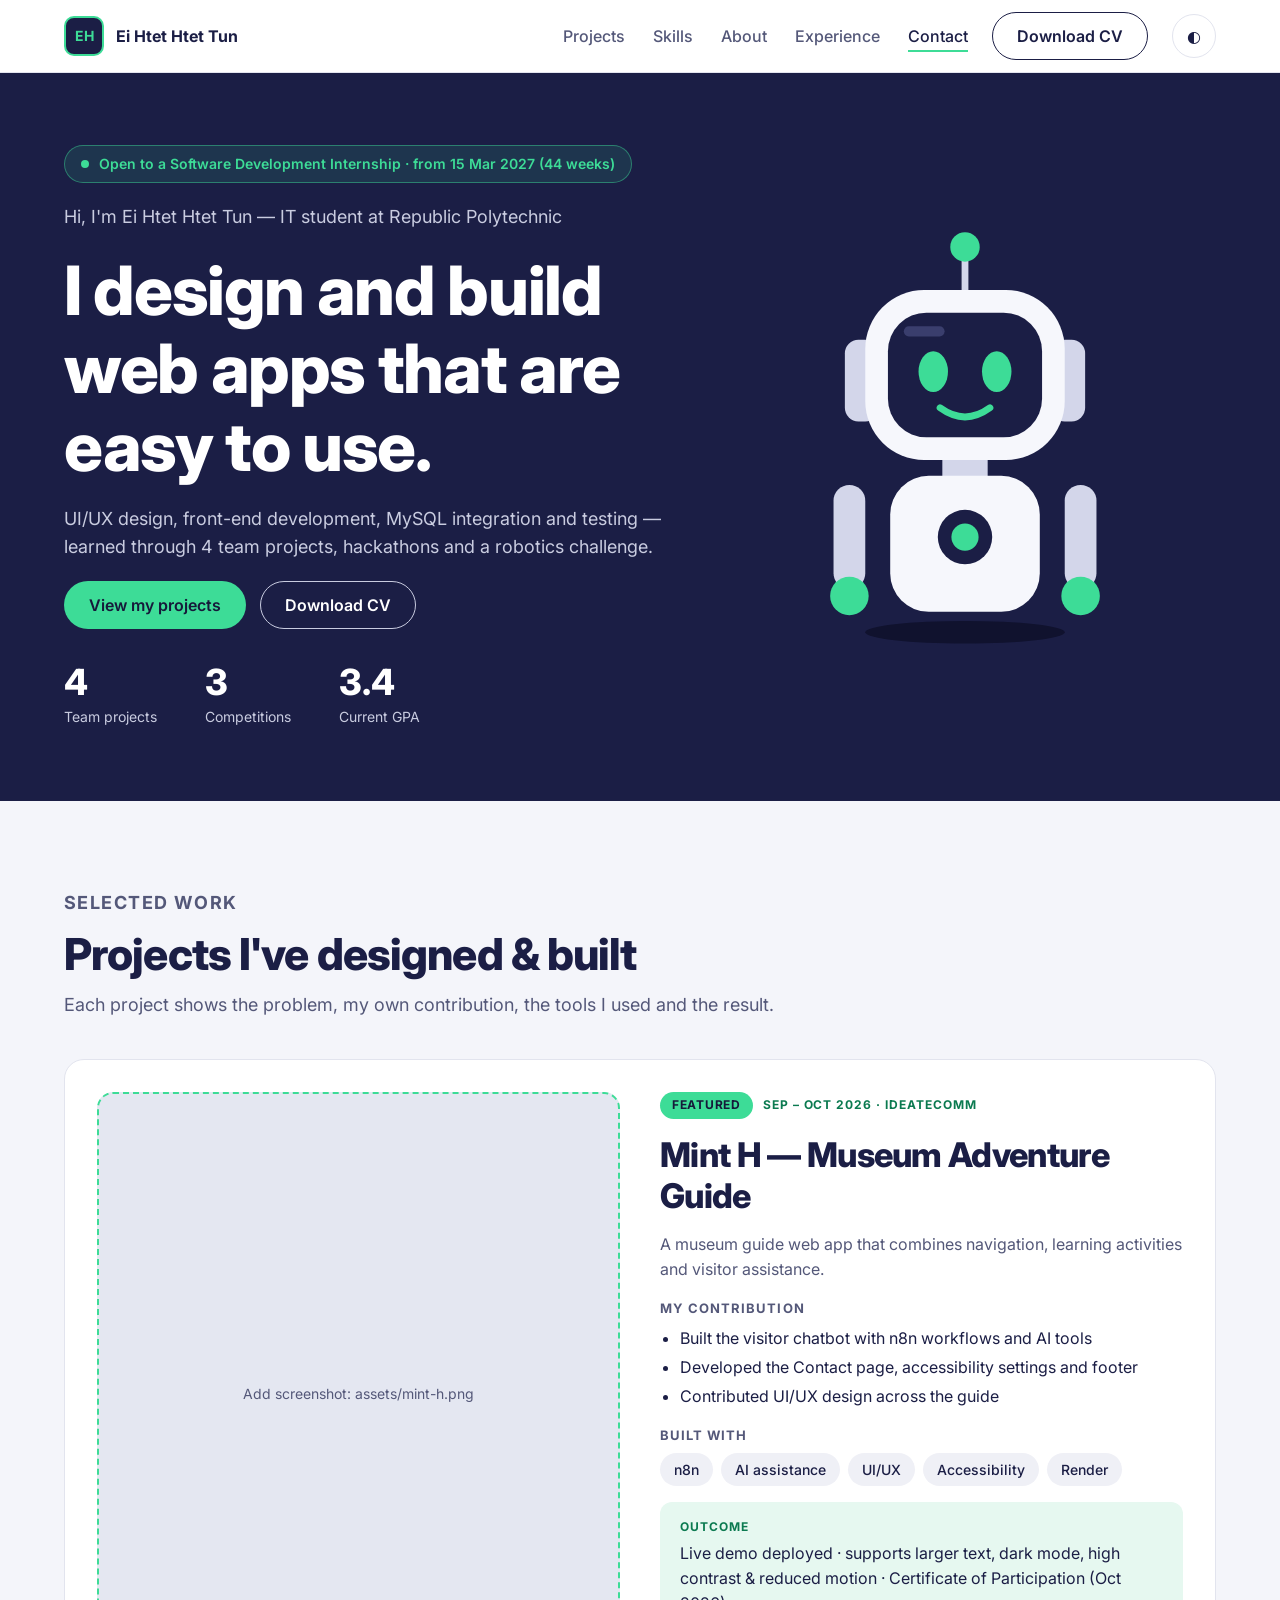
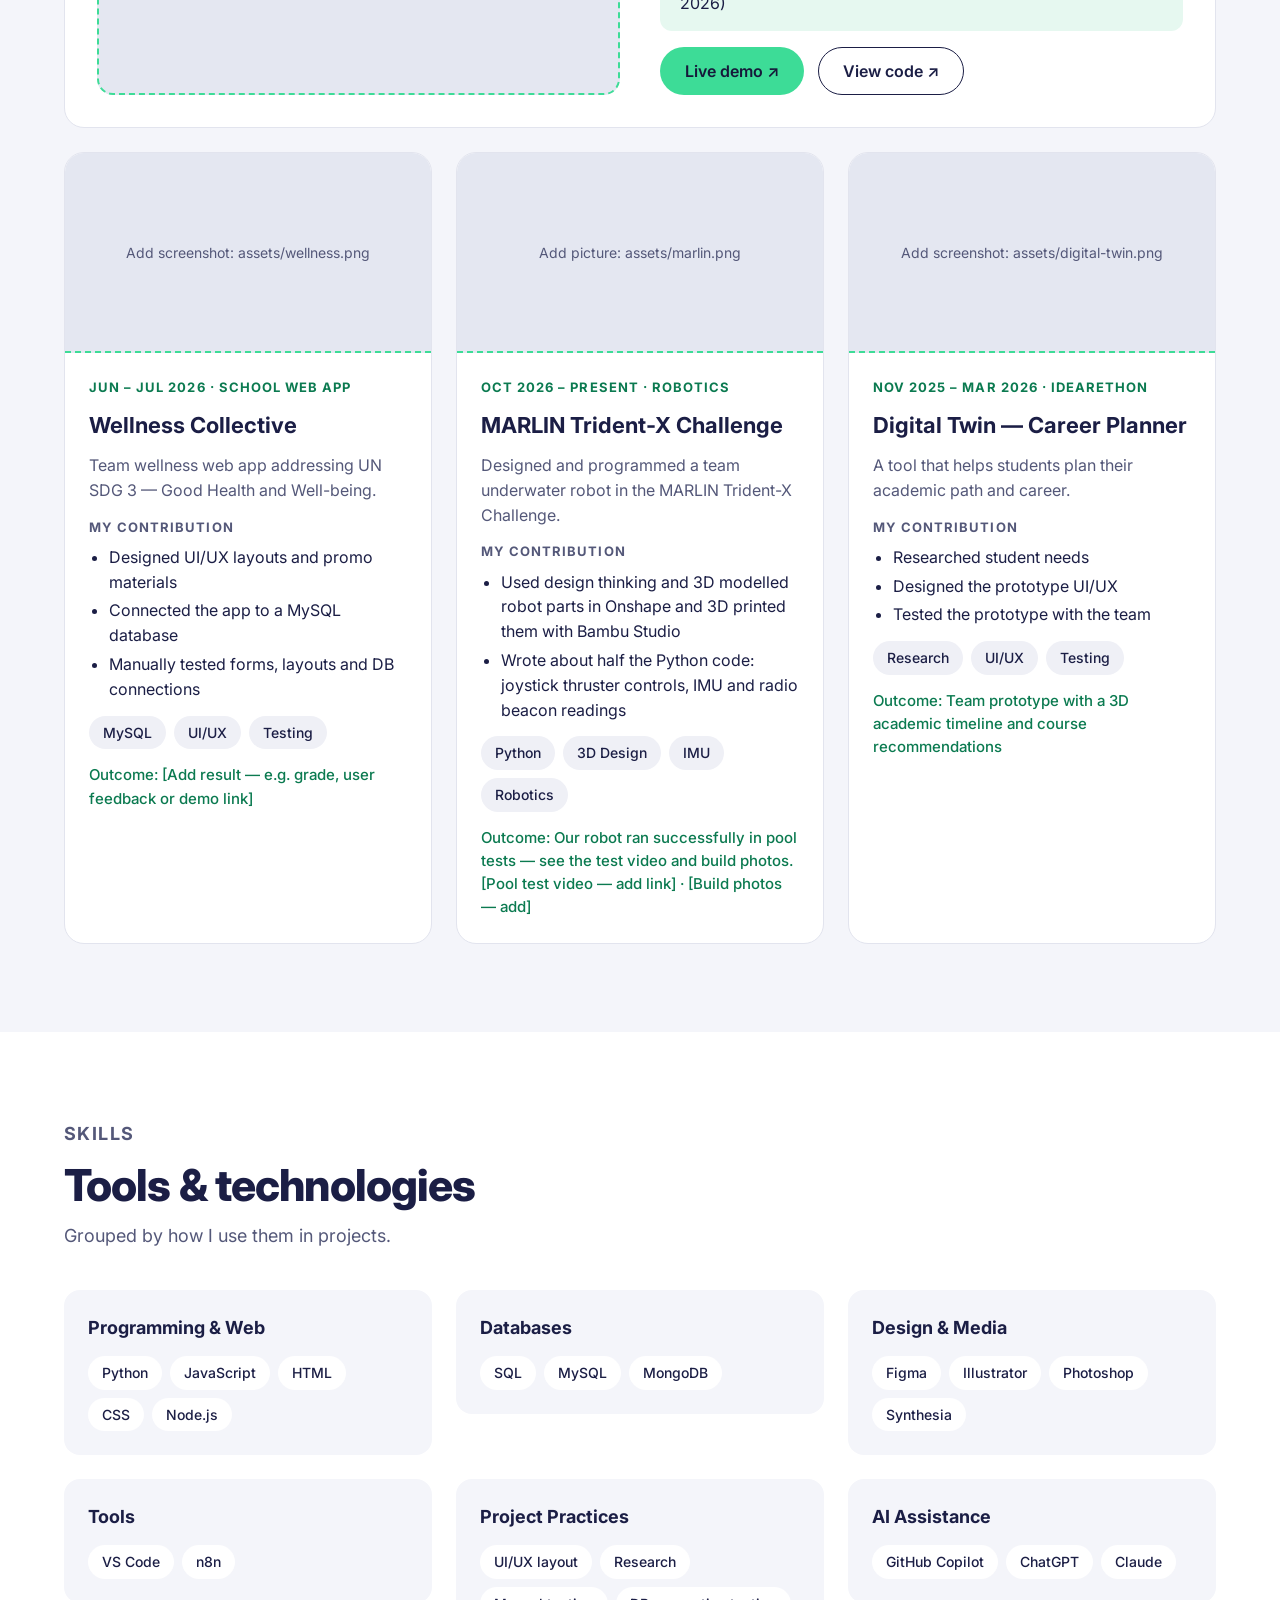
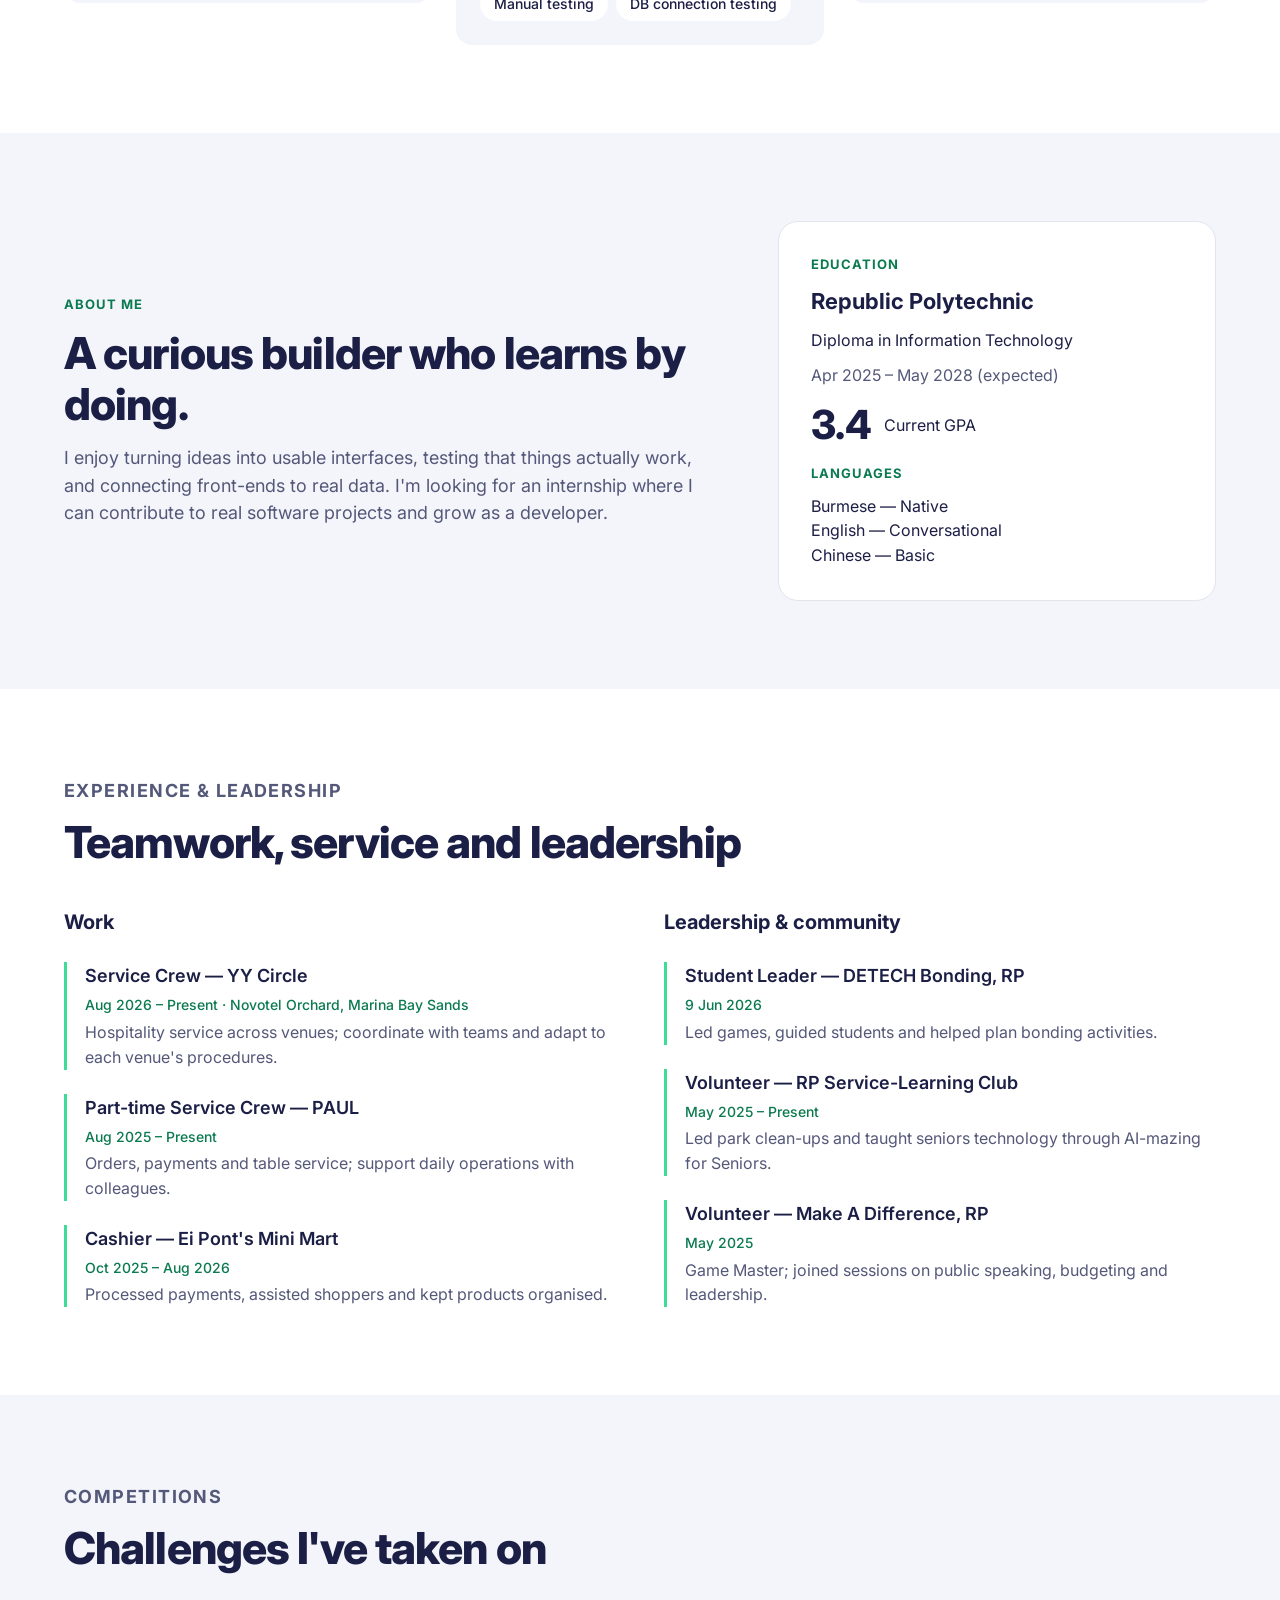
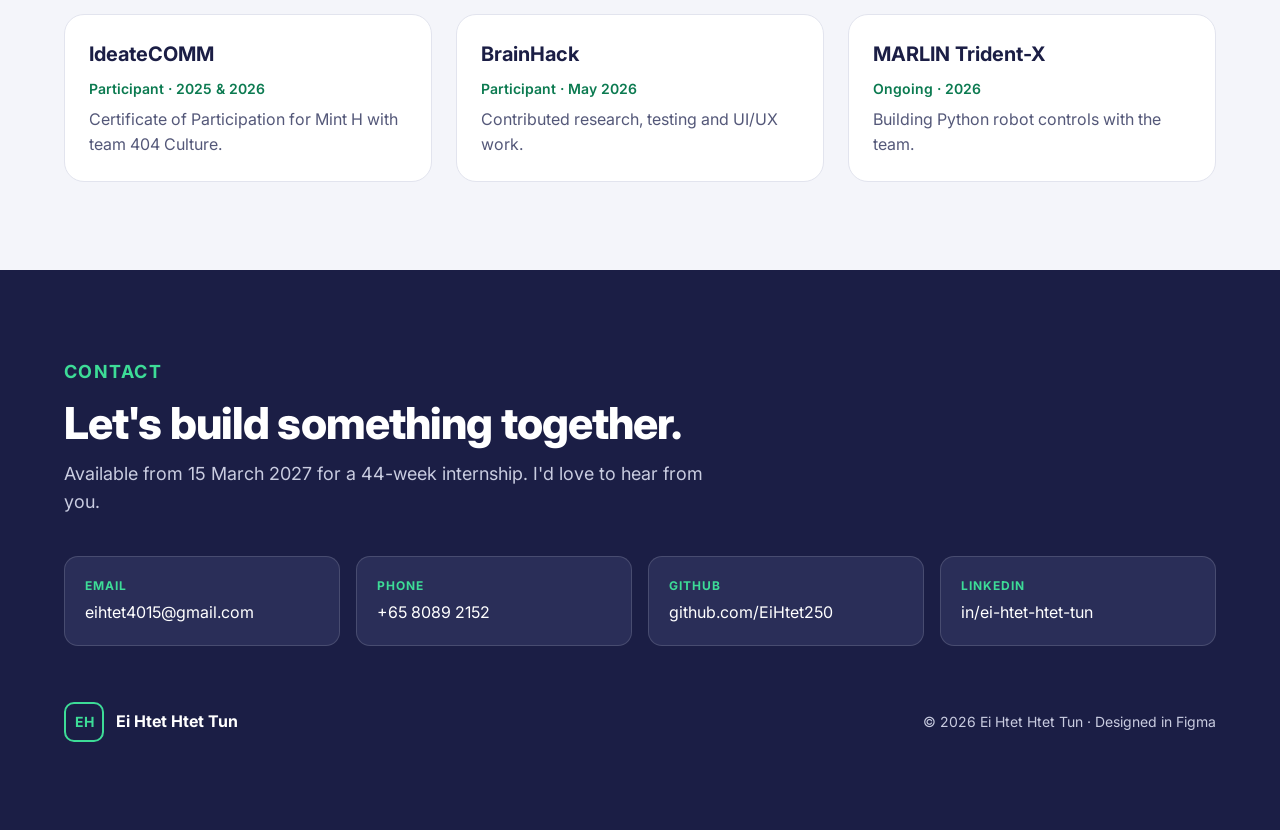
==== index.html @ d033678c "Split site into HTML, CSS and JS files and simplify the code Co-Authored-By: Claude Opus 5.5 <norepl" ====
<!doctype html>
<html lang="en">
<head>
<meta charset="utf-8">
<meta name="viewport" content="width=device-width, initial-scale=1">
<title>Ei Htet Htet Tun Portfolio</title>
<meta name="description" content="Portfolio of Ei Htet Htet Tun, IT student at Republic Polytechnic, open to a Software Development Internship from 15 March 2027.">
<link rel="preconnect" href="https://fonts.googleapis.com">
<link rel="preconnect" href="https://fonts.gstatic.com" crossorigin>
<link rel="stylesheet" href="https://fonts.googleapis.com/css2?family=Inter:wght@400;500;600;700;800&display=swap">
<link rel="stylesheet" href="style.css">
</head>
<body>

<header class="site-header">
  <div class="wrap">
    <a class="brand" href="#top"><span class="mark">EH</span> Ei Htet Htet Tun</a>
    <nav class="nav" id="nav" aria-label="Main">
      <a href="#projects">Projects</a>
      <a href="#skills">Skills</a>
      <a href="#about">About</a>
      <a href="#experience">Experience</a>
      <a href="#contact">Contact</a>
    </nav>
    <!-- Put your CV at assets/Ei-Htet-Htet-Tun-CV.pdf -->
    <a class="btn btn-line header-cv" href="assets/Ei-Htet-Htet-Tun-CV.pdf">Download CV</a>
    <button class="icon-btn" id="theme" type="button" aria-label="Switch between light and dark mode">◐</button>
    <button class="icon-btn menu-btn" id="menu" type="button" aria-label="Open menu" aria-expanded="false" aria-controls="nav">☰</button>
  </div>
</header>

<main id="top">

<section class="band-navy hero">
  <div class="wrap">
    <div class="hero-copy">
      <span class="status">Open to a Software Development Internship · from 15 Mar 2027 (44 weeks)</span>
      <p class="hello">Hi, I'm Ei Htet Htet Tun — IT student at Republic Polytechnic</p>
      <h1>I design and build web apps that are easy to use.</h1>
      <p class="lede">UI/UX design, front-end development, MySQL integration and testing — learned through 4 team projects, hackathons and a robotics challenge.</p>
      <div class="actions">
        <a class="btn btn-mint" href="#projects">View my projects</a>
        <a class="btn btn-line" href="assets/Ei-Htet-Htet-Tun-CV.pdf">Download CV</a>
      </div>
      <div class="stats">
        <div><b>4</b><span>Team projects</span></div>
        <div><b>3</b><span>Competitions</span></div>
        <div><b>3.4</b><span>Current GPA</span></div>
      </div>
    </div>
    <svg class="robot" viewBox="0 0 300 380" role="img" aria-label="Friendly robot illustration">
      <ellipse cx="150" cy="362" rx="88" ry="10" fill="#10122e"/>
      <line x1="150" y1="30" x2="150" y2="62" stroke="#d3d6ea" stroke-width="6"/>
      <circle class="robot-light" cx="150" cy="22" r="13" fill="#3ddc97"/>
      <rect x="44" y="104" width="30" height="72" rx="12" fill="#d3d6ea"/>
      <rect x="226" y="104" width="30" height="72" rx="12" fill="#d3d6ea"/>
      <rect x="62" y="60" width="176" height="150" rx="52" fill="#f6f7fc"/>
      <rect x="82" y="80" width="136" height="110" rx="34" fill="#1b1e45"/>
      <rect x="96" y="92" width="36" height="9" rx="4.5" fill="#3a3e6d"/>
      <ellipse class="robot-eye" cx="122" cy="132" rx="13" ry="18" fill="#3ddc97"/>
      <ellipse class="robot-eye" cx="178" cy="132" rx="13" ry="18" fill="#3ddc97"/>
      <path d="M128 164 Q150 180 172 164" fill="none" stroke="#3ddc97" stroke-width="6" stroke-linecap="round"/>
      <rect x="130" y="210" width="40" height="16" fill="#d3d6ea"/>
      <rect x="84" y="224" width="132" height="120" rx="34" fill="#f6f7fc"/>
      <rect x="34" y="232" width="28" height="92" rx="14" fill="#d3d6ea"/>
      <circle cx="48" cy="330" r="17" fill="#3ddc97"/>
      <g class="robot-arm">
        <rect x="238" y="232" width="28" height="92" rx="14" fill="#d3d6ea"/>
        <circle cx="252" cy="330" r="17" fill="#3ddc97"/>
      </g>
      <circle cx="150" cy="278" r="24" fill="#1b1e45"/>
      <circle cx="150" cy="278" r="12" fill="#3ddc97"/>
    </svg>
  </div>
</section>

<section class="band band-alt" id="projects">
  <div class="wrap">
    <div class="section-head">
      <p class="eyebrow">Selected work</p>
      <h2>Projects I've designed &amp; built</h2>
      <p>Each project shows the problem, my own contribution, the tools I used and the result.</p>
    </div>

    <article class="card featured">
      <div class="frame">
        <span>Add screenshot: assets/mint-h.png</span>
        <img src="assets/mint-h.png" alt="Mint H Museum Adventure Guide login and settings screens" onerror="this.remove()">
      </div>
      <div class="featured-body">
        <div class="meta"><span class="tag-featured">FEATURED</span><span class="eyebrow">Sep – Oct 2026 · IdeateComm</span></div>
        <h3>Mint H — Museum Adventure Guide</h3>
        <p class="summary">A museum guide web app that combines navigation, learning activities and visitor assistance.</p>
        <div class="stack">
          <p class="label">My contribution</p>
          <ul class="bullets">
            <li>Built the visitor chatbot with n8n workflows and AI tools</li>
            <li>Developed the Contact page, accessibility settings and footer</li>
            <li>Contributed UI/UX design across the guide</li>
          </ul>
        </div>
        <div class="stack">
          <p class="label">Built with</p>
          <div class="chips">
            <span class="chip">n8n</span><span class="chip">AI assistance</span><span class="chip">UI/UX</span><span class="chip">Accessibility</span><span class="chip">Render</span>
          </div>
        </div>
        <div class="outcome-box">
          <p class="eyebrow">Outcome</p>
          <p>Live demo deployed · supports larger text, dark mode, high contrast &amp; reduced motion · Certificate of Participation (Oct 2026)</p>
        </div>
        <div class="actions">
          <a class="btn btn-mint" href="https://mint-museum.onrender.com">Live demo ↗</a>
          <a class="btn btn-line" href="https://github.com/EiHtet250/ideatecomm">View code ↗</a>
        </div>
      </div>
    </article>

    <div class="project-grid">
      <article class="card project">
        <div class="frame">
          <span>Add screenshot: assets/wellness.png</span>
          <img src="assets/wellness.png" alt="Wellness Collective login screen" onerror="this.remove()">
        </div>
        <div class="project-body">
          <p class="eyebrow">Jun – Jul 2026 · School web app</p>
          <h3>Wellness Collective</h3>
          <p class="summary">Team wellness web app addressing UN SDG 3 — Good Health and Well-being.</p>
          <div class="stack">
            <p class="label">My contribution</p>
            <ul class="bullets">
              <li>Designed UI/UX layouts and promo materials</li>
              <li>Connected the app to a MySQL database</li>
              <li>Manually tested forms, layouts and DB connections</li>
            </ul>
          </div>
          <div class="chips"><span class="chip">MySQL</span><span class="chip">UI/UX</span><span class="chip">Testing</span></div>
          <p class="outcome">Outcome: [Add result — e.g. grade, user feedback or demo link]</p>
        </div>
      </article>

      <article class="card project">
        <div class="frame">
          <span>Add picture: assets/marlin.png</span>
          <img src="assets/marlin.png" alt="3D model of the MARLIN Trident-X robot part in Bambu Studio" onerror="this.remove()">
        </div>
        <div class="project-body">
          <p class="eyebrow">Oct 2026 – Present · Robotics</p>
          <h3>MARLIN Trident-X Challenge</h3>
          <p class="summary">Designed and programmed a team underwater robot in the MARLIN Trident-X Challenge.</p>
          <div class="stack">
            <p class="label">My contribution</p>
            <ul class="bullets">
              <li>Used design thinking and 3D modelled robot parts in Onshape and 3D printed them with Bambu Studio</li>
              <li>Wrote about half the Python code: joystick thruster controls, IMU and radio beacon readings</li>
            </ul>
          </div>
          <div class="chips"><span class="chip">Python</span><span class="chip">3D Design</span><span class="chip">IMU</span><span class="chip">Robotics</span></div>
          <p class="outcome">Outcome: Our robot ran successfully in pool tests — see the test video and build photos.
            <span>[Pool test video — add link] · [Build photos — add]</span></p>
        </div>
      </article>

      <article class="card project">
        <div class="frame">
          <span>Add screenshot: assets/digital-twin.png</span>
          <img src="assets/digital-twin.png" alt="Digital Twin career planner on a phone screen" onerror="this.remove()">
        </div>
        <div class="project-body">
          <p class="eyebrow">Nov 2025 – Mar 2026 · IdeaRethon</p>
          <h3>Digital Twin — Career Planner</h3>
          <p class="summary">A tool that helps students plan their academic path and career.</p>
          <div class="stack">
            <p class="label">My contribution</p>
            <ul class="bullets">
              <li>Researched student needs</li>
              <li>Designed the prototype UI/UX</li>
              <li>Tested the prototype with the team</li>
            </ul>
          </div>
          <div class="chips"><span class="chip">Research</span><span class="chip">UI/UX</span><span class="chip">Testing</span></div>
          <p class="outcome">Outcome: Team prototype with a 3D academic timeline and course recommendations</p>
        </div>
      </article>
    </div>
  </div>
</section>

<section class="band" id="skills">
  <div class="wrap">
    <div class="section-head">
      <p class="eyebrow">Skills</p>
      <h2>Tools &amp; technologies</h2>
      <p>Grouped by how I use them in projects.</p>
    </div>
    <div class="skill-grid">
      <div class="skill"><h3>Programming &amp; Web</h3><div class="chips"><span class="chip">Python</span><span class="chip">JavaScript</span><span class="chip">HTML</span><span class="chip">CSS</span><span class="chip">Node.js</span></div></div>
      <div class="skill"><h3>Databases</h3><div class="chips"><span class="chip">SQL</span><span class="chip">MySQL</span><span class="chip">MongoDB</span></div></div>
      <div class="skill"><h3>Design &amp; Media</h3><div class="chips"><span class="chip">Figma</span><span class="chip">Illustrator</span><span class="chip">Photoshop</span><span class="chip">Synthesia</span></div></div>
      <div class="skill"><h3>Tools</h3><div class="chips"><span class="chip">VS Code</span><span class="chip">n8n</span></div></div>
      <div class="skill"><h3>Project Practices</h3><div class="chips"><span class="chip">UI/UX layout</span><span class="chip">Research</span><span class="chip">Manual testing</span><span class="chip">DB connection testing</span></div></div>
      <div class="skill"><h3>AI Assistance</h3><div class="chips"><span class="chip">GitHub Copilot</span><span class="chip">ChatGPT</span><span class="chip">Claude</span></div></div>
    </div>
  </div>
</section>

<section class="band band-alt about" id="about">
  <div class="wrap">
    <div class="about-copy">
      <p class="eyebrow">About me</p>
      <h2>A curious builder who learns by doing.</h2>
      <p>I enjoy turning ideas into usable interfaces, testing that things actually work, and connecting front-ends to real data. I'm looking for an internship where I can contribute to real software projects and grow as a developer.</p>
    </div>
    <aside class="card edu">
      <p class="eyebrow">Education</p>
      <h3>Republic Polytechnic</h3>
      <p>Diploma in Information Technology</p>
      <p class="summary">Apr 2025 – May 2028 (expected)</p>
      <div class="gpa"><b>3.4</b><span>Current GPA</span></div>
      <p class="eyebrow">Languages</p>
      <ul>
        <li>Burmese — Native</li>
        <li>English — Conversational</li>
        <li>Chinese — Basic</li>
      </ul>
    </aside>
  </div>
</section>

<section class="band" id="experience">
  <div class="wrap">
    <div class="section-head">
      <p class="eyebrow">Experience &amp; leadership</p>
      <h2>Teamwork, service and leadership</h2>
    </div>
    <div class="exp-grid">
      <div class="exp-col">
        <h3>Work</h3>
        <div class="exp"><h4>Service Crew — YY Circle</h4><p class="when">Aug 2026 – Present · Novotel Orchard, Marina Bay Sands</p><p>Hospitality service across venues; coordinate with teams and adapt to each venue's procedures.</p></div>
        <div class="exp"><h4>Part-time Service Crew — PAUL</h4><p class="when">Aug 2025 – Present</p><p>Orders, payments and table service; support daily operations with colleagues.</p></div>
        <div class="exp"><h4>Cashier — Ei Pont's Mini Mart</h4><p class="when">Oct 2025 – Aug 2026</p><p>Processed payments, assisted shoppers and kept products organised.</p></div>
      </div>
      <div class="exp-col">
        <h3>Leadership &amp; community</h3>
        <div class="exp"><h4>Student Leader — DETECH Bonding, RP</h4><p class="when">9 Jun 2026</p><p>Led games, guided students and helped plan bonding activities.</p></div>
        <div class="exp"><h4>Volunteer — RP Service-Learning Club</h4><p class="when">May 2025 – Present</p><p>Led park clean-ups and taught seniors technology through AI-mazing for Seniors.</p></div>
        <div class="exp"><h4>Volunteer — Make A Difference, RP</h4><p class="when">May 2025</p><p>Game Master; joined sessions on public speaking, budgeting and leadership.</p></div>
      </div>
    </div>
  </div>
</section>

<section class="band band-alt" id="competitions">
  <div class="wrap">
    <div class="section-head">
      <p class="eyebrow">Competitions</p>
      <h2>Challenges I've taken on</h2>
    </div>
    <div class="comp-grid">
      <article class="card comp"><h3>IdeateCOMM</h3><p class="when">Participant · 2025 &amp; 2026</p><p>Certificate of Participation for Mint H with team 404 Culture.</p></article>
      <article class="card comp"><h3>BrainHack</h3><p class="when">Participant · May 2026</p><p>Contributed research, testing and UI/UX work.</p></article>
      <article class="card comp"><h3>MARLIN Trident-X</h3><p class="when">Ongoing · 2026</p><p>Building Python robot controls with the team.</p></article>
    </div>
  </div>
</section>

<section class="band band-navy" id="contact">
  <div class="wrap">
    <div class="contact-head">
      <p class="eyebrow">Contact</p>
      <h2>Let's build something together.</h2>
      <p>Available from 15 March 2027 for a 44-week internship. I'd love to hear from you.</p>
    </div>
    <div class="contact-grid">
      <a class="contact-card" href="mailto:eihtet4015@gmail.com"><small>Email</small>eihtet4015@gmail.com</a>
      <a class="contact-card" href="tel:+6580892152"><small>Phone</small>+65 8089 2152</a>
      <a class="contact-card" href="https://github.com/EiHtet250"><small>GitHub</small>github.com/EiHtet250</a>
      <a class="contact-card" href="https://www.linkedin.com/in/ei-htet-htet-tun"><small>LinkedIn</small>in/ei-htet-htet-tun</a>
    </div>
    <footer class="site-footer">
      <span class="brand"><span class="mark">EH</span> Ei Htet Htet Tun</span>
      <span>© 2026 Ei Htet Htet Tun · Designed in Figma</span>
    </footer>
  </div>
</section>

</main>

<script src="script.js"></script>
</body>
</html>
---- style.css ----
/* Colours and font */
:root {
  --navy: #1b1e45;
  --navy-raised: #2a2e58;
  --mint: #3ddc97;
  --on-navy: #ffffff;
  --on-navy-soft: #c9cce0;
  --on-mint: #16193a;

  --bg: #ffffff;
  --bg-alt: #f4f5fa;
  --surface: #ffffff;
  --chip: #eff0f6;
  --fg: #1b1e45;
  --fg-soft: #545879;
  --line: #e2e4ee;
  --green: #0b7a50;
  --outcome: #e6f8f0;
  --placeholder: #e4e7f1;

  --font: "Inter", system-ui, -apple-system, "Segoe UI", Roboto, sans-serif;
}
/* Dark theme: script.js sets data-theme on the page */
:root[data-theme="dark"] {
  --bg: #14163a;
  --bg-alt: #101230;
  --surface: #1e214a;
  --chip: #2a2e58;
  --fg: #f3f4fb;
  --fg-soft: #b8bbd4;
  --line: #333763;
  --green: #3ddc97;
  --outcome: #17372f;
  --placeholder: #2a2e58;
  color-scheme: dark;
}

/* Basics */
* { box-sizing: border-box; }
html { scroll-behavior: smooth; scroll-padding-top: 88px; }
body {
  margin: 0;
  background: var(--bg);
  color: var(--fg);
  font-family: var(--font);
  font-size: 16px;
  line-height: 1.55;
}
img { max-width: 100%; display: block; }
a { color: inherit; }
h1, h2, h3, p, ul { margin: 0; }
h1, h2 { letter-spacing: -0.02em; line-height: 1.15; }
:focus-visible { outline: 3px solid var(--mint); outline-offset: 2px; border-radius: 4px; }

.wrap {
  max-width: 1200px;
  margin-inline: auto;
  padding-inline: 24px;
}
.band { padding-block: 88px; }
.band-alt { background: var(--bg-alt); }
.band-navy { background: var(--navy); color: var(--on-navy); }

.eyebrow {
  color: var(--green);
  font-size: 13px;
  font-weight: 700;
  letter-spacing: 0.08em;
  text-transform: uppercase;
}
.band-navy .eyebrow { color: var(--mint); }
.section-head { display: grid; gap: 12px; max-width: 720px; margin-bottom: 40px; }
.section-head h2, .about h2 { font-size: clamp(32px, 4vw, 44px); font-weight: 800; }
.section-head p { color: var(--fg-soft); font-size: 18px; }

/* Header */
.site-header {
  position: sticky;
  top: 0;
  z-index: 10;
  background: var(--bg);
  border-bottom: 1px solid var(--line);
}
.site-header .wrap { display: flex; align-items: center; gap: 24px; min-height: 72px; flex-wrap: wrap; }
.brand { display: flex; align-items: center; gap: 12px; font-weight: 700; text-decoration: none; margin-right: auto; }
.mark {
  display: grid;
  place-items: center;
  width: 40px;
  height: 40px;
  border: 2px solid var(--mint);
  border-radius: 10px;
  background: var(--navy);
  color: var(--mint);
  font-size: 14px;
  font-weight: 700;
}
.nav { display: flex; align-items: center; gap: 28px; }
.nav a { text-decoration: none; font-weight: 500; color: var(--fg-soft); }
.nav a:hover { color: var(--fg); }
.icon-btn {
  display: inline-grid;
  place-items: center;
  width: 44px;
  height: 44px;
  background: none;
  border: 1px solid var(--line);
  border-radius: 50%;
  color: var(--fg);
  cursor: pointer;
  font: inherit;
}
.menu-btn { display: none; }

/* Buttons */
.btn {
  display: inline-flex;
  align-items: center;
  gap: 6px;
  min-height: 48px;
  padding: 10px 24px;
  border-radius: 999px;
  border: 1.5px solid transparent;
  font-weight: 600;
  text-decoration: none;
  transition: transform 0.15s ease;
}
.btn:hover { transform: translateY(-2px); }
.btn-mint { background: var(--mint); color: var(--on-mint); }
.btn-line { border-color: var(--fg); color: var(--fg); }
.band-navy .btn-line { border-color: var(--on-navy-soft); color: var(--on-navy); }

/* Hero */
.hero { padding-block: 72px; }
.hero .wrap { display: grid; grid-template-columns: minmax(0, 1.2fr) minmax(0, 1fr); gap: 48px; align-items: center; }
.hero-copy { display: grid; gap: 20px; justify-items: start; min-width: 0; }
.status {
  display: inline-flex;
  align-items: center;
  gap: 10px;
  padding: 7px 16px;
  border: 1px solid rgba(61, 220, 151, 0.45);
  border-radius: 999px;
  background: rgba(61, 220, 151, 0.12);
  color: var(--mint);
  font-size: 14px;
  font-weight: 600;
}
.status::before { content: ""; flex: none; width: 8px; height: 8px; border-radius: 50%; background: var(--mint); }
.hello { color: var(--on-navy-soft); font-size: 18px; }
.hero h1 { font-size: clamp(40px, 6vw, 68px); font-weight: 800; }
.lede { color: var(--on-navy-soft); font-size: 18px; max-width: 34em; }
.actions { display: flex; flex-wrap: wrap; gap: 14px; }
.stats { display: flex; flex-wrap: wrap; gap: 48px; margin-top: 12px; }
.stats b { display: block; font-size: 36px; font-weight: 800; line-height: 1.2; }
.stats span { color: var(--on-navy-soft); font-size: 14px; }
.robot { width: min(100%, 340px); justify-self: center; }

/* Projects */
.frame {
  position: relative;
  display: grid;
  place-items: center;
  overflow: hidden;
  border: 2px dashed var(--mint);
  background: var(--placeholder);
  color: var(--fg-soft);
  font-size: 14px;
  text-align: center;
}
.frame span { padding: 16px; }
.frame img { position: absolute; inset: 0; width: 100%; height: 100%; object-fit: contain; background: var(--placeholder); }
.card {
  background: var(--surface);
  border: 1px solid var(--line);
  border-radius: 20px;
}
.featured {
  display: grid;
  grid-template-columns: minmax(0, 1fr) minmax(0, 1fr);
  gap: 40px;
  padding: 32px;
  margin-bottom: 24px;
}
.featured .frame { border-radius: 16px; min-height: 420px; }
.featured-body { display: grid; gap: 16px; align-content: start; min-width: 0; }
.meta { display: flex; flex-wrap: wrap; align-items: center; gap: 10px; }
.meta .eyebrow { font-size: 12px; }
.tag-featured {
  padding: 4px 12px;
  border-radius: 999px;
  background: var(--mint);
  color: var(--on-mint);
  font-size: 12px;
  font-weight: 700;
  letter-spacing: 0.06em;
}
.featured h3 { font-size: clamp(26px, 3vw, 34px); font-weight: 800; line-height: 1.2; letter-spacing: -0.02em; }
.summary { color: var(--fg-soft); }
.label { color: var(--fg-soft); font-size: 13px; font-weight: 700; letter-spacing: 0.08em; text-transform: uppercase; }
.stack { display: grid; gap: 8px; }
.bullets { padding-left: 20px; display: grid; gap: 4px; }
.chips { display: flex; flex-wrap: wrap; gap: 8px; }
.chip { padding: 6px 14px; border-radius: 999px; background: var(--chip); font-size: 14px; font-weight: 500; }
.outcome-box { display: grid; gap: 4px; padding: 16px 20px; border-radius: 12px; background: var(--outcome); }
.outcome-box .eyebrow { font-size: 12px; }
.project-grid { display: grid; grid-template-columns: repeat(3, minmax(0, 1fr)); gap: 24px; }
.project { display: flex; flex-direction: column; overflow: hidden; min-width: 0; }
.project .frame { height: 200px; border-width: 0 0 2px; }
.project-body { display: grid; gap: 14px; padding: 24px; }
.project h3 { font-size: 22px; font-weight: 700; line-height: 1.25; }
.outcome { color: var(--green); font-size: 15px; font-weight: 500; }
.outcome span { display: block; }

/* Skills */
.skill-grid { display: grid; grid-template-columns: repeat(3, minmax(0, 1fr)); gap: 24px; align-items: start; }
.skill { display: grid; gap: 14px; padding: 24px; border-radius: 16px; background: var(--bg-alt); min-width: 0; }
.skill h3 { font-size: 18px; font-weight: 700; }
.skill .chip { background: var(--bg); }

/* About */
.about .wrap { display: grid; grid-template-columns: minmax(0, 1.5fr) minmax(0, 1fr); gap: 56px; align-items: center; }
.about-copy { display: grid; gap: 14px; min-width: 0; }
.about-copy p:last-child { color: var(--fg-soft); font-size: 18px; max-width: 36em; }
.edu { display: grid; gap: 10px; padding: 32px; min-width: 0; }
.edu h3 { font-size: 22px; font-weight: 700; }
.gpa { display: flex; align-items: center; gap: 12px; margin-block: 6px; }
.gpa b { font-size: 40px; font-weight: 800; line-height: 1.1; }
.edu ul { list-style: none; padding: 0; }

/* Experience */
.exp-grid { display: grid; grid-template-columns: repeat(2, minmax(0, 1fr)); gap: 48px; }
.exp-col { display: grid; gap: 24px; align-content: start; min-width: 0; }
.exp-col h3 { font-size: 20px; font-weight: 700; }
.exp { display: grid; gap: 4px; padding-left: 18px; border-left: 3px solid var(--mint); }
.exp h4 { margin: 0; font-size: 18px; font-weight: 600; }
.exp time, .exp .when { color: var(--green); font-size: 14px; font-weight: 500; }
.exp p { color: var(--fg-soft); }

/* Competitions */
.comp-grid { display: grid; grid-template-columns: repeat(3, minmax(0, 1fr)); gap: 24px; }
.comp { display: grid; gap: 8px; align-content: start; padding: 24px; min-width: 0; }
.comp h3 { font-size: 20px; font-weight: 700; }
.comp .when { color: var(--green); font-size: 14px; font-weight: 600; }
.comp p { color: var(--fg-soft); }

/* Contact */
.contact-head { display: grid; gap: 12px; max-width: 640px; margin-bottom: 40px; }
.contact-head h2 { font-size: clamp(32px, 4vw, 44px); font-weight: 800; }
.contact-head p { color: var(--on-navy-soft); font-size: 18px; }
.contact-grid { display: grid; grid-template-columns: repeat(4, minmax(0, 1fr)); gap: 16px; }
.contact-card {
  display: grid;
  gap: 4px;
  min-width: 0;
  padding: 20px;
  border: 1px solid rgba(255, 255, 255, 0.14);
  border-radius: 14px;
  background: var(--navy-raised);
  text-decoration: none;
  overflow-wrap: anywhere;
  transition: border-color 0.15s ease;
}
.contact-card:hover { border-color: var(--mint); }
.contact-card small { color: var(--mint); font-size: 12px; font-weight: 700; letter-spacing: 0.08em; text-transform: uppercase; }
.site-footer {
  display: flex;
  flex-wrap: wrap;
  align-items: center;
  justify-content: space-between;
  gap: 16px;
  margin-top: 56px;
  color: var(--on-navy-soft);
  font-size: 14px;
}
.site-footer .brand { color: var(--on-navy); font-size: 16px; margin-right: 0; }

/* Tablet */
@media (max-width: 960px) {
  .hero .wrap, .featured, .about .wrap { grid-template-columns: minmax(0, 1fr); }
  .project-grid, .skill-grid, .comp-grid { grid-template-columns: repeat(2, minmax(0, 1fr)); }
  .contact-grid { grid-template-columns: repeat(2, minmax(0, 1fr)); }
  .robot { width: min(70%, 280px); }
  .featured .frame { min-height: 300px; }
  .menu-btn { display: inline-grid; }
  .nav { display: none; order: 3; flex-basis: 100%; flex-direction: column; align-items: flex-start; gap: 4px; padding-bottom: 16px; }
  .nav.open { display: flex; }
  .nav a { padding-block: 10px; }
}
/* Phone */
@media (max-width: 640px) {
  .band { padding-block: 56px; }
  .hero { padding-block: 48px; }
  .project-grid, .skill-grid, .comp-grid, .exp-grid, .contact-grid { grid-template-columns: minmax(0, 1fr); }
  .featured { padding: 20px; }
  .stats { gap: 28px; }
  .site-header .header-cv { display: none; }
}

/* Animations */
.hero-copy > * { animation: rise 0.7s ease both; }
.hero-copy > :nth-child(2) { animation-delay: 0.08s; }
.hero-copy > :nth-child(3) { animation-delay: 0.16s; }
.hero-copy > :nth-child(4) { animation-delay: 0.24s; }
.hero-copy > :nth-child(5) { animation-delay: 0.32s; }
.hero-copy > :nth-child(6) { animation-delay: 0.4s; }
.status::before { animation: pulse 2s ease-in-out infinite; }
.robot { animation: rise 0.8s ease both, float 4s ease-in-out 0.8s infinite; }
.robot-eye { transform-box: fill-box; transform-origin: center; animation: blink 5s infinite; }
.robot-arm { transform-box: fill-box; transform-origin: 50% 8%; animation: wave 5s ease-in-out infinite; }
.robot-light { animation: glow 2s ease-in-out infinite; }
.reveal { opacity: 0.2; transform: translateY(24px); transition: opacity 0.6s ease, transform 0.6s ease; }
.reveal.in { opacity: 1; transform: none; }
.card, .skill { transition: transform 0.2s ease, box-shadow 0.2s ease, opacity 0.6s ease; }
.reveal.in.card:hover, .reveal.in.skill:hover { transform: translateY(-6px); box-shadow: 0 14px 32px rgba(27, 30, 69, 0.14); }
.chip { transition: background-color 0.15s ease, color 0.15s ease; }
.chip:hover { background: var(--mint); color: var(--on-mint); }
.nav a { position: relative; }
.nav a::after {
  content: "";
  position: absolute;
  left: 0;
  right: 0;
  bottom: -4px;
  height: 2px;
  background: var(--mint);
  transform: scaleX(0);
  transform-origin: left;
  transition: transform 0.2s ease;
}
.nav a:hover::after, .nav a.current::after { transform: scaleX(1); }
.nav a.current { color: var(--fg); }
@keyframes rise { from { opacity: 0; transform: translateY(20px); } }
@keyframes float { 50% { transform: translateY(-12px); } }
@keyframes blink { 0%, 94%, 100% { transform: scaleY(1); } 97% { transform: scaleY(0.1); } }
@keyframes wave { 0%, 70%, 100% { transform: rotate(0); } 76%, 88% { transform: rotate(-16deg); } 82%, 94% { transform: rotate(-4deg); } }
@keyframes glow { 50% { opacity: 0.45; } }
@keyframes pulse { 50% { box-shadow: 0 0 0 6px rgba(61, 220, 151, 0.2); } }

/* Turn animations off for people who ask for less motion */
@media (prefers-reduced-motion: reduce) {
  html { scroll-behavior: auto; }
  *, *::before, *::after { animation: none !important; transition: none !important; }
  .reveal { opacity: 1; transform: none; }
  .btn:hover, .reveal.in.card:hover, .reveal.in.skill:hover { transform: none; }
}
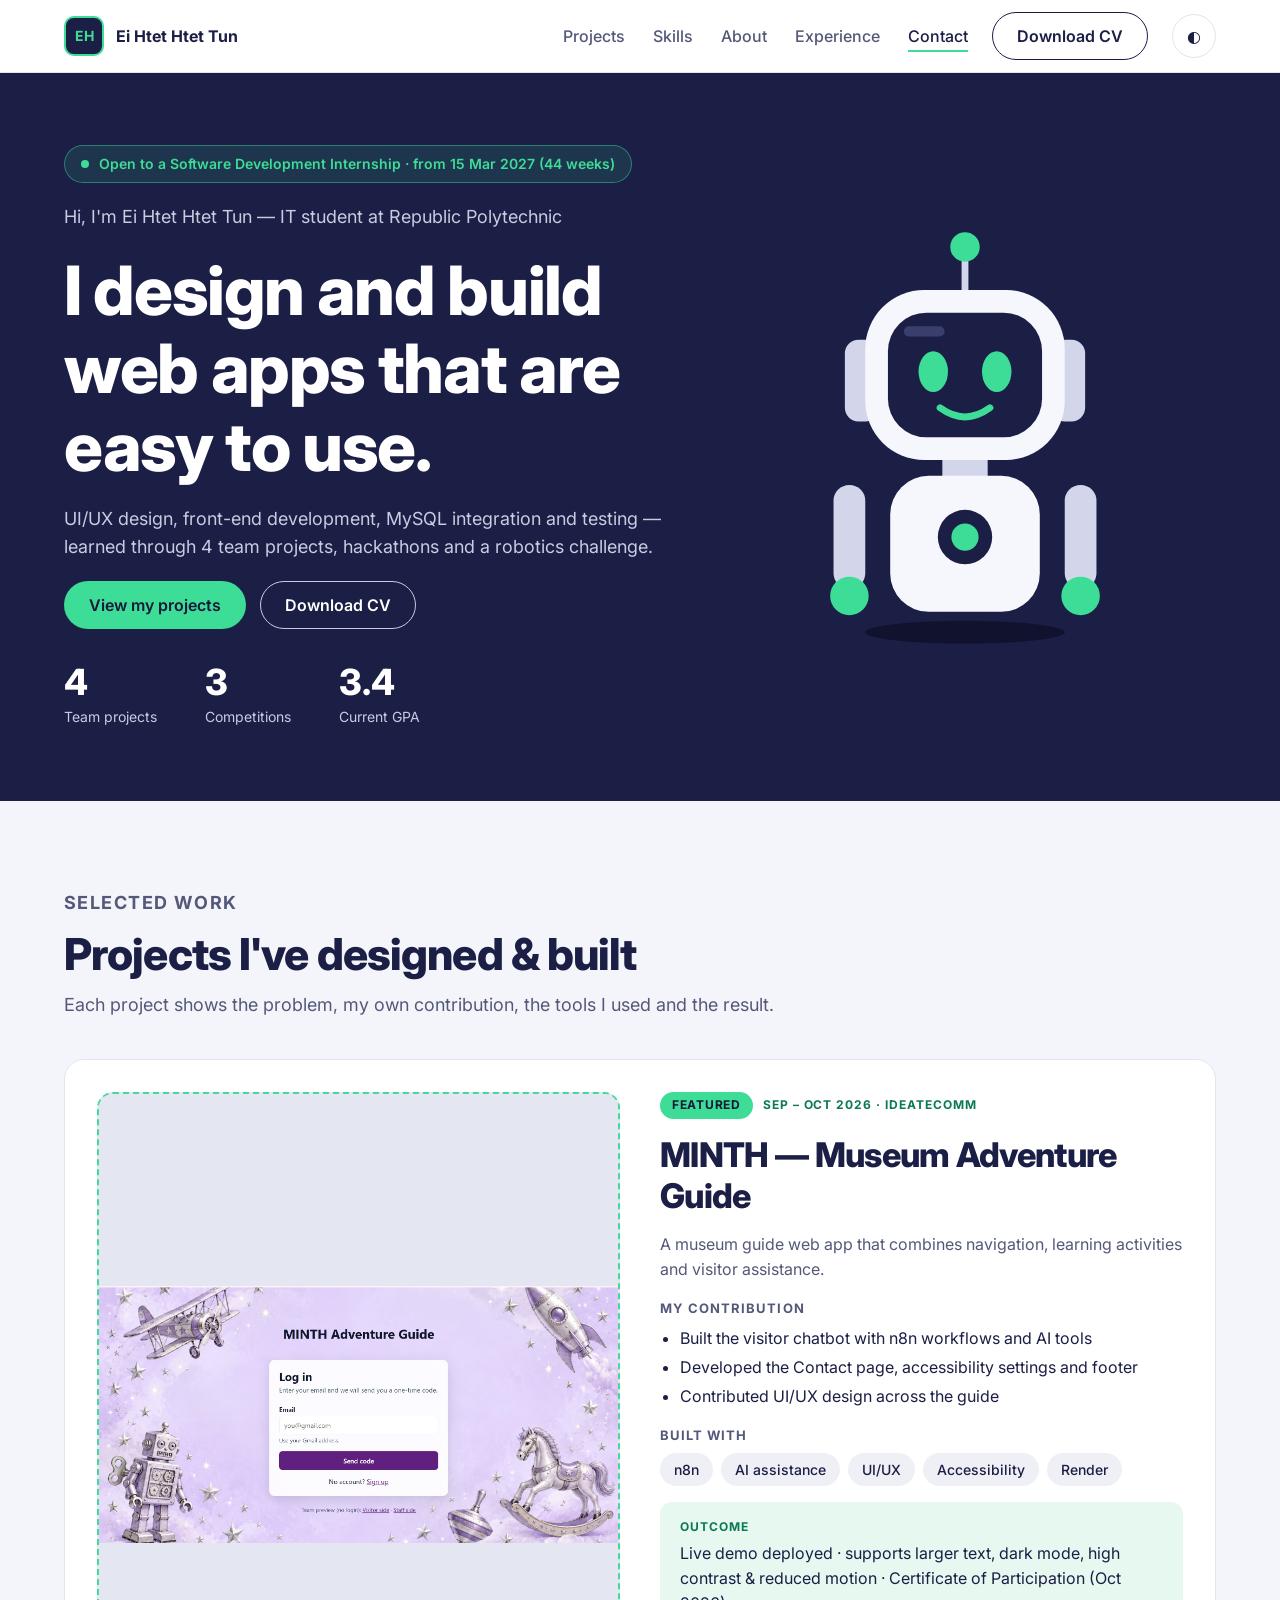
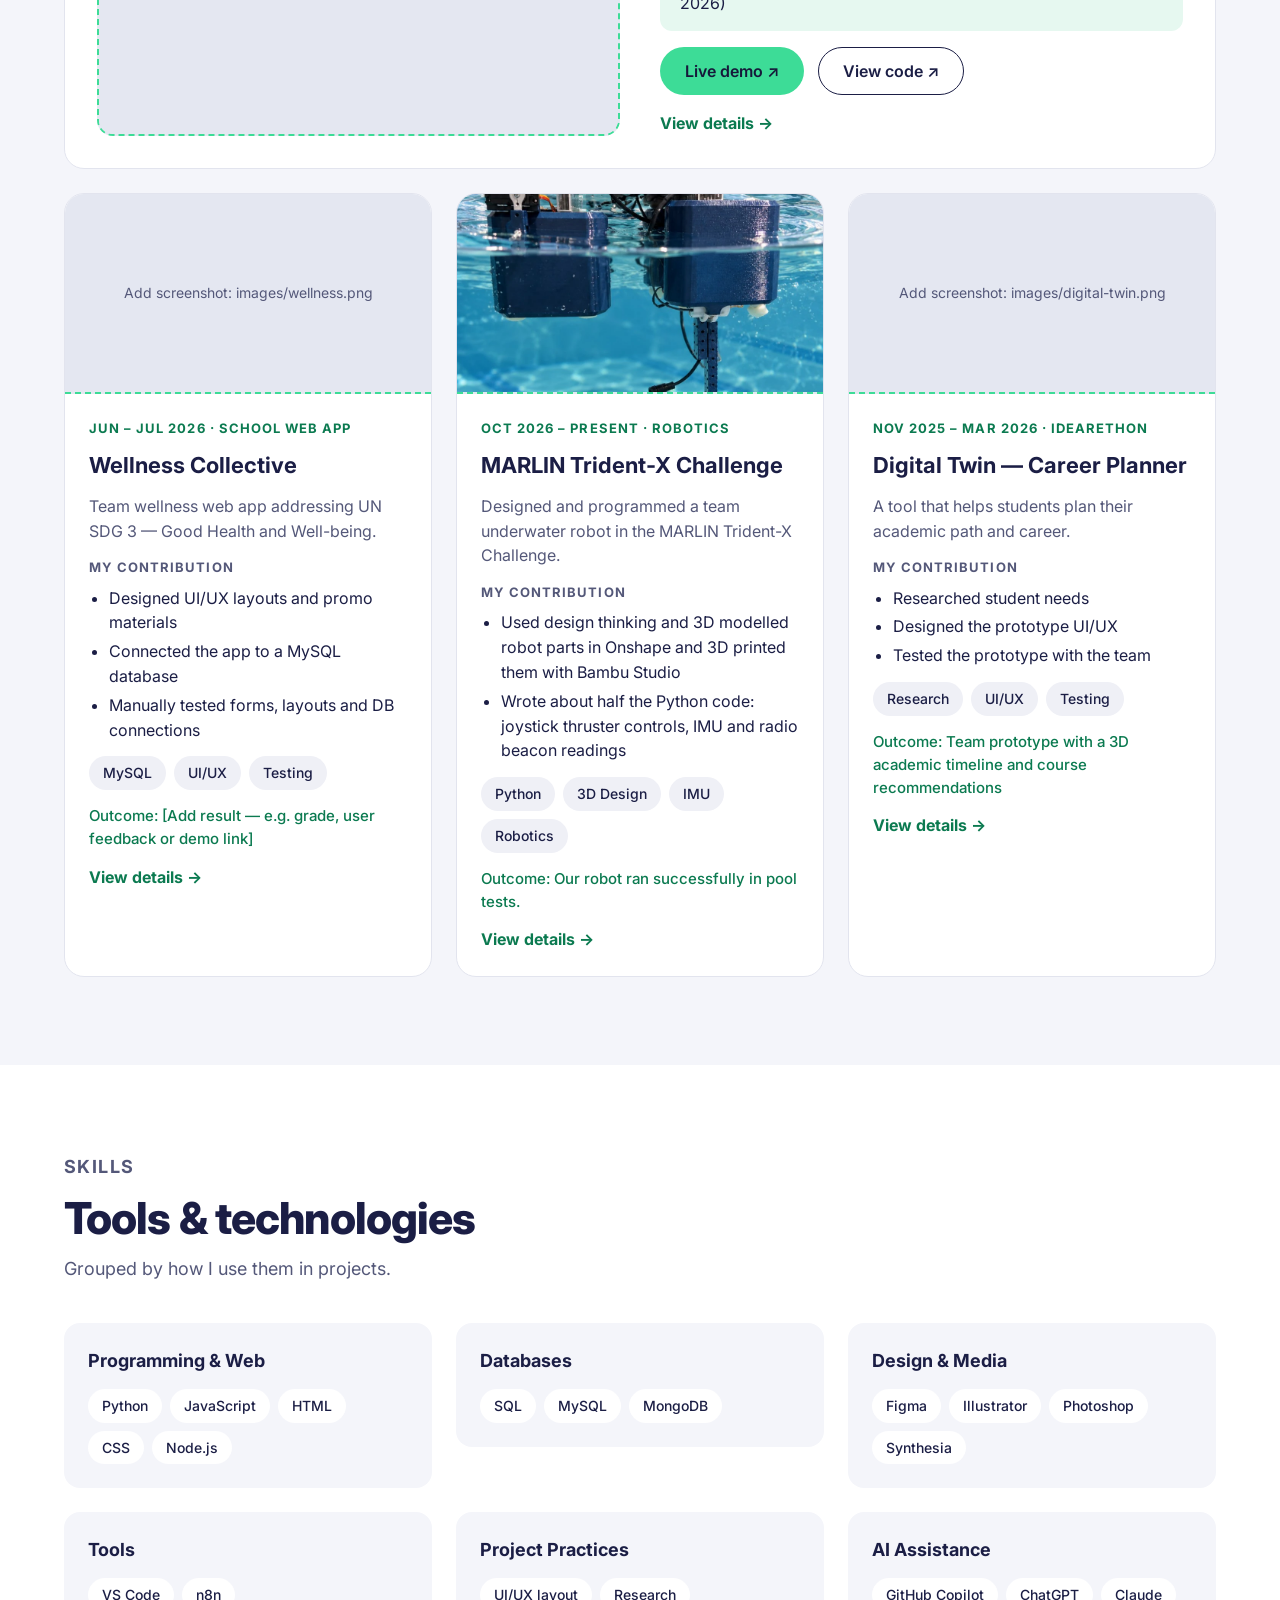
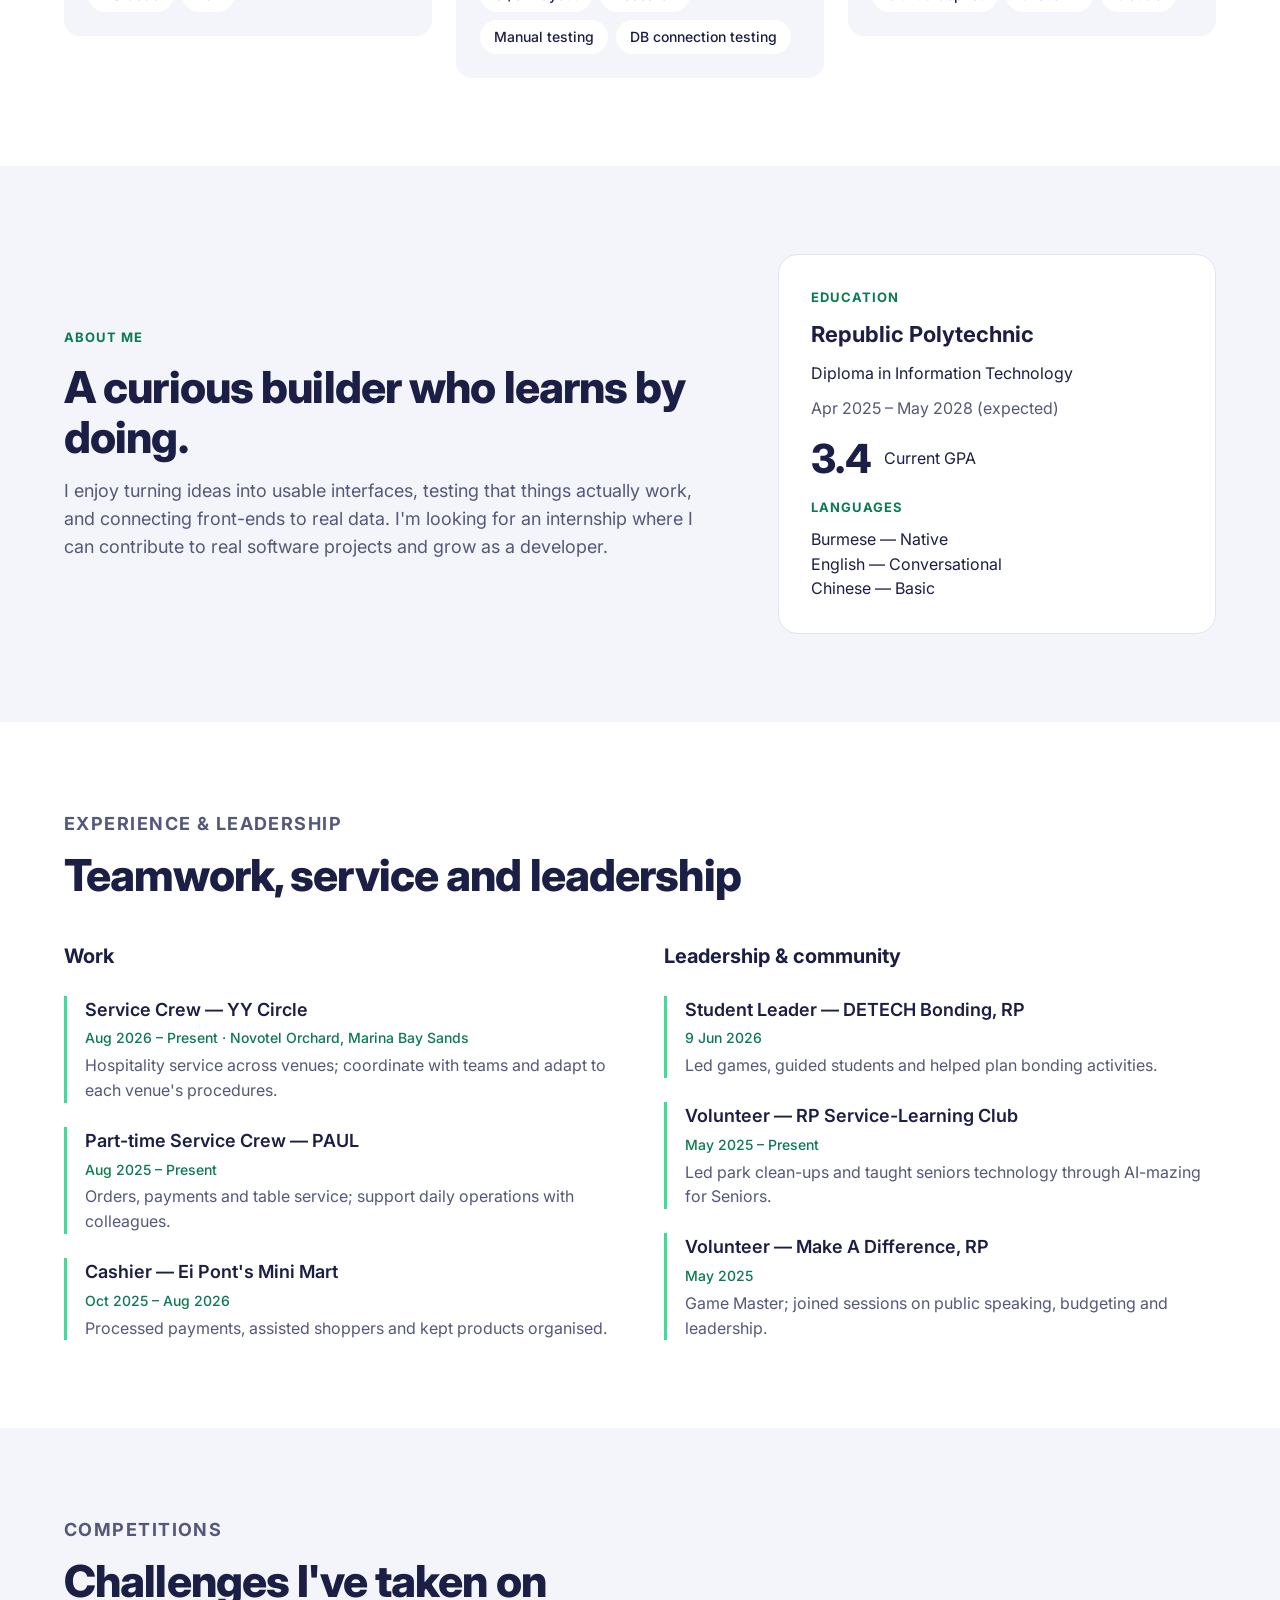
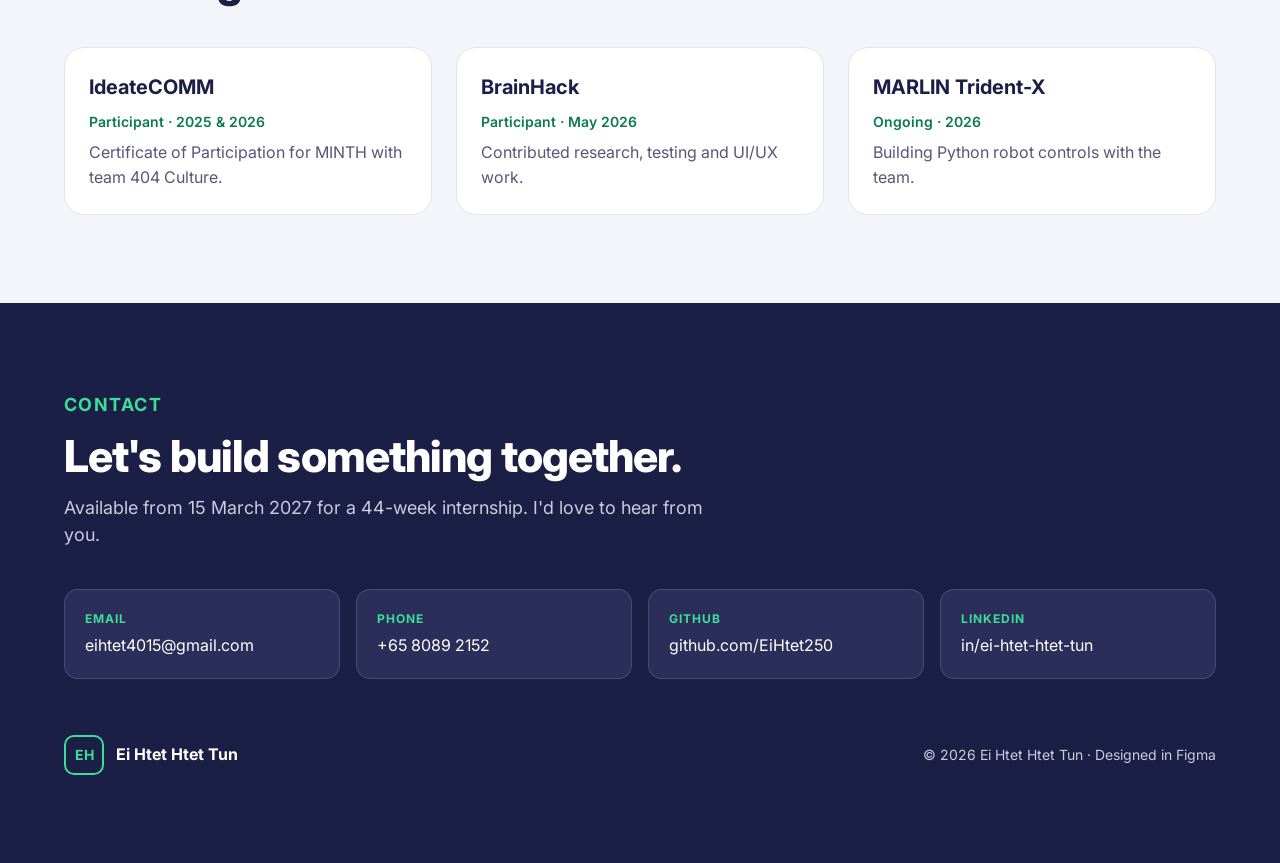
==== commit 8f00b2ab: "Add images folder and project details pages Co-Authored-By: Claude Opus 5.5 <noreply@anthropic.com>" ====
--- a/index.html
+++ b/index.html
@@ -84,12 +84,11 @@
 
     <article class="card featured">
       <div class="frame">
-        <span>Add screenshot: assets/mint-h.png</span>
-        <img src="assets/mint-h.png" alt="Mint H Museum Adventure Guide login and settings screens" onerror="this.remove()">
+        <img src="images/minth-login.webp" alt="MINTH Adventure Guide login screen">
       </div>
       <div class="featured-body">
         <div class="meta"><span class="tag-featured">FEATURED</span><span class="eyebrow">Sep – Oct 2026 · IdeateComm</span></div>
-        <h3>Mint H — Museum Adventure Guide</h3>
+        <h3>MINTH — Museum Adventure Guide</h3>
         <p class="summary">A museum guide web app that combines navigation, learning activities and visitor assistance.</p>
         <div class="stack">
           <p class="label">My contribution</p>
@@ -113,14 +112,15 @@
           <a class="btn btn-mint" href="https://mint-museum.onrender.com">Live demo ↗</a>
           <a class="btn btn-line" href="https://github.com/EiHtet250/ideatecomm">View code ↗</a>
         </div>
+        <a class="details-link" href="minth.html">View details →</a>
       </div>
     </article>
 
     <div class="project-grid">
       <article class="card project">
         <div class="frame">
-          <span>Add screenshot: assets/wellness.png</span>
-          <img src="assets/wellness.png" alt="Wellness Collective login screen" onerror="this.remove()">
+          <span>Add screenshot: images/wellness.png</span>
+          <img src="images/wellness.png" alt="Wellness Collective login screen" onerror="this.remove()">
         </div>
         <div class="project-body">
           <p class="eyebrow">Jun – Jul 2026 · School web app</p>
@@ -136,13 +136,13 @@
           </div>
           <div class="chips"><span class="chip">MySQL</span><span class="chip">UI/UX</span><span class="chip">Testing</span></div>
           <p class="outcome">Outcome: [Add result — e.g. grade, user feedback or demo link]</p>
+          <a class="details-link" href="wellness.html">View details →</a>
         </div>
       </article>
 
       <article class="card project">
         <div class="frame">
-          <span>Add picture: assets/marlin.png</span>
-          <img src="assets/marlin.png" alt="3D model of the MARLIN Trident-X robot part in Bambu Studio" onerror="this.remove()">
+          <img src="images/marlin-pool-test.webp" alt="The team robot floating in a pool during a test">
         </div>
         <div class="project-body">
           <p class="eyebrow">Oct 2026 – Present · Robotics</p>
@@ -156,15 +156,15 @@
             </ul>
           </div>
           <div class="chips"><span class="chip">Python</span><span class="chip">3D Design</span><span class="chip">IMU</span><span class="chip">Robotics</span></div>
-          <p class="outcome">Outcome: Our robot ran successfully in pool tests — see the test video and build photos.
-            <span>[Pool test video — add link] · [Build photos — add]</span></p>
+          <p class="outcome">Outcome: Our robot ran successfully in pool tests.</p>
+          <a class="details-link" href="marlin.html">View details →</a>
         </div>
       </article>
 
       <article class="card project">
         <div class="frame">
-          <span>Add screenshot: assets/digital-twin.png</span>
-          <img src="assets/digital-twin.png" alt="Digital Twin career planner on a phone screen" onerror="this.remove()">
+          <span>Add screenshot: images/digital-twin.png</span>
+          <img src="images/digital-twin.png" alt="Digital Twin career planner on a phone screen" onerror="this.remove()">
         </div>
         <div class="project-body">
           <p class="eyebrow">Nov 2025 – Mar 2026 · IdeaRethon</p>
@@ -180,6 +180,7 @@
           </div>
           <div class="chips"><span class="chip">Research</span><span class="chip">UI/UX</span><span class="chip">Testing</span></div>
           <p class="outcome">Outcome: Team prototype with a 3D academic timeline and course recommendations</p>
+          <a class="details-link" href="digital-twin.html">View details →</a>
         </div>
       </article>
     </div>
@@ -257,7 +258,7 @@
       <h2>Challenges I've taken on</h2>
     </div>
     <div class="comp-grid">
-      <article class="card comp"><h3>IdeateCOMM</h3><p class="when">Participant · 2025 &amp; 2026</p><p>Certificate of Participation for Mint H with team 404 Culture.</p></article>
+      <article class="card comp"><h3>IdeateCOMM</h3><p class="when">Participant · 2025 &amp; 2026</p><p>Certificate of Participation for MINTH with team 404 Culture.</p></article>
       <article class="card comp"><h3>BrainHack</h3><p class="when">Participant · May 2026</p><p>Contributed research, testing and UI/UX work.</p></article>
       <article class="card comp"><h3>MARLIN Trident-X</h3><p class="when">Ongoing · 2026</p><p>Building Python robot controls with the team.</p></article>
     </div>
--- a/style.css
+++ b/style.css
@@ -275,9 +275,34 @@
 }
 .site-footer .brand { color: var(--on-navy); font-size: 16px; margin-right: 0; }
 
+/* Open a project page by clicking anywhere on its card */
+.card:has(.details-link) { position: relative; }
+.details-link { color: var(--green); font-weight: 700; text-decoration: none; }
+.details-link::after { content: ""; position: absolute; inset: 0; }
+.card .actions a { position: relative; z-index: 1; }
+.project .frame img { object-fit: cover; }
+
+/* Project details pages */
+.back { display: inline-block; margin-bottom: 24px; color: var(--on-navy-soft); font-weight: 600; text-decoration: none; }
+.back:hover { color: var(--mint); }
+.detail-hero { display: grid; gap: 16px; justify-items: start; }
+.detail-hero h1 { font-size: clamp(36px, 5vw, 56px); font-weight: 800; }
+.detail-hero .lede { margin-bottom: 8px; }
+.detail-grid { display: grid; grid-template-columns: minmax(0, 1.6fr) minmax(0, 1fr); gap: 48px; align-items: start; }
+.detail-main { display: grid; gap: 32px; min-width: 0; }
+.detail-main section { display: grid; gap: 12px; }
+.detail-main h2, .gallery-title { font-size: 26px; font-weight: 800; }
+.detail-side { display: grid; gap: 20px; padding: 24px; min-width: 0; }
+.gallery-title { margin-bottom: 24px; }
+.gallery { display: grid; grid-template-columns: repeat(2, minmax(0, 1fr)); gap: 24px; }
+.gallery figure { display: grid; gap: 10px; margin: 0; min-width: 0; }
+.gallery img, .gallery .frame { width: 100%; height: 420px; border-radius: 16px; background: var(--placeholder); }
+.gallery img { object-fit: contain; }
+.gallery figcaption { color: var(--fg-soft); font-size: 15px; }
+
 /* Tablet */
 @media (max-width: 960px) {
-  .hero .wrap, .featured, .about .wrap { grid-template-columns: minmax(0, 1fr); }
+  .hero .wrap, .featured, .about .wrap, .detail-grid { grid-template-columns: minmax(0, 1fr); }
   .project-grid, .skill-grid, .comp-grid { grid-template-columns: repeat(2, minmax(0, 1fr)); }
   .contact-grid { grid-template-columns: repeat(2, minmax(0, 1fr)); }
   .robot { width: min(70%, 280px); }
@@ -291,7 +316,8 @@
 @media (max-width: 640px) {
   .band { padding-block: 56px; }
   .hero { padding-block: 48px; }
-  .project-grid, .skill-grid, .comp-grid, .exp-grid, .contact-grid { grid-template-columns: minmax(0, 1fr); }
+  .project-grid, .skill-grid, .comp-grid, .exp-grid, .contact-grid, .gallery { grid-template-columns: minmax(0, 1fr); }
+  .gallery img, .gallery .frame { height: 320px; }
   .featured { padding: 20px; }
   .stats { gap: 28px; }
   .site-header .header-cv { display: none; }
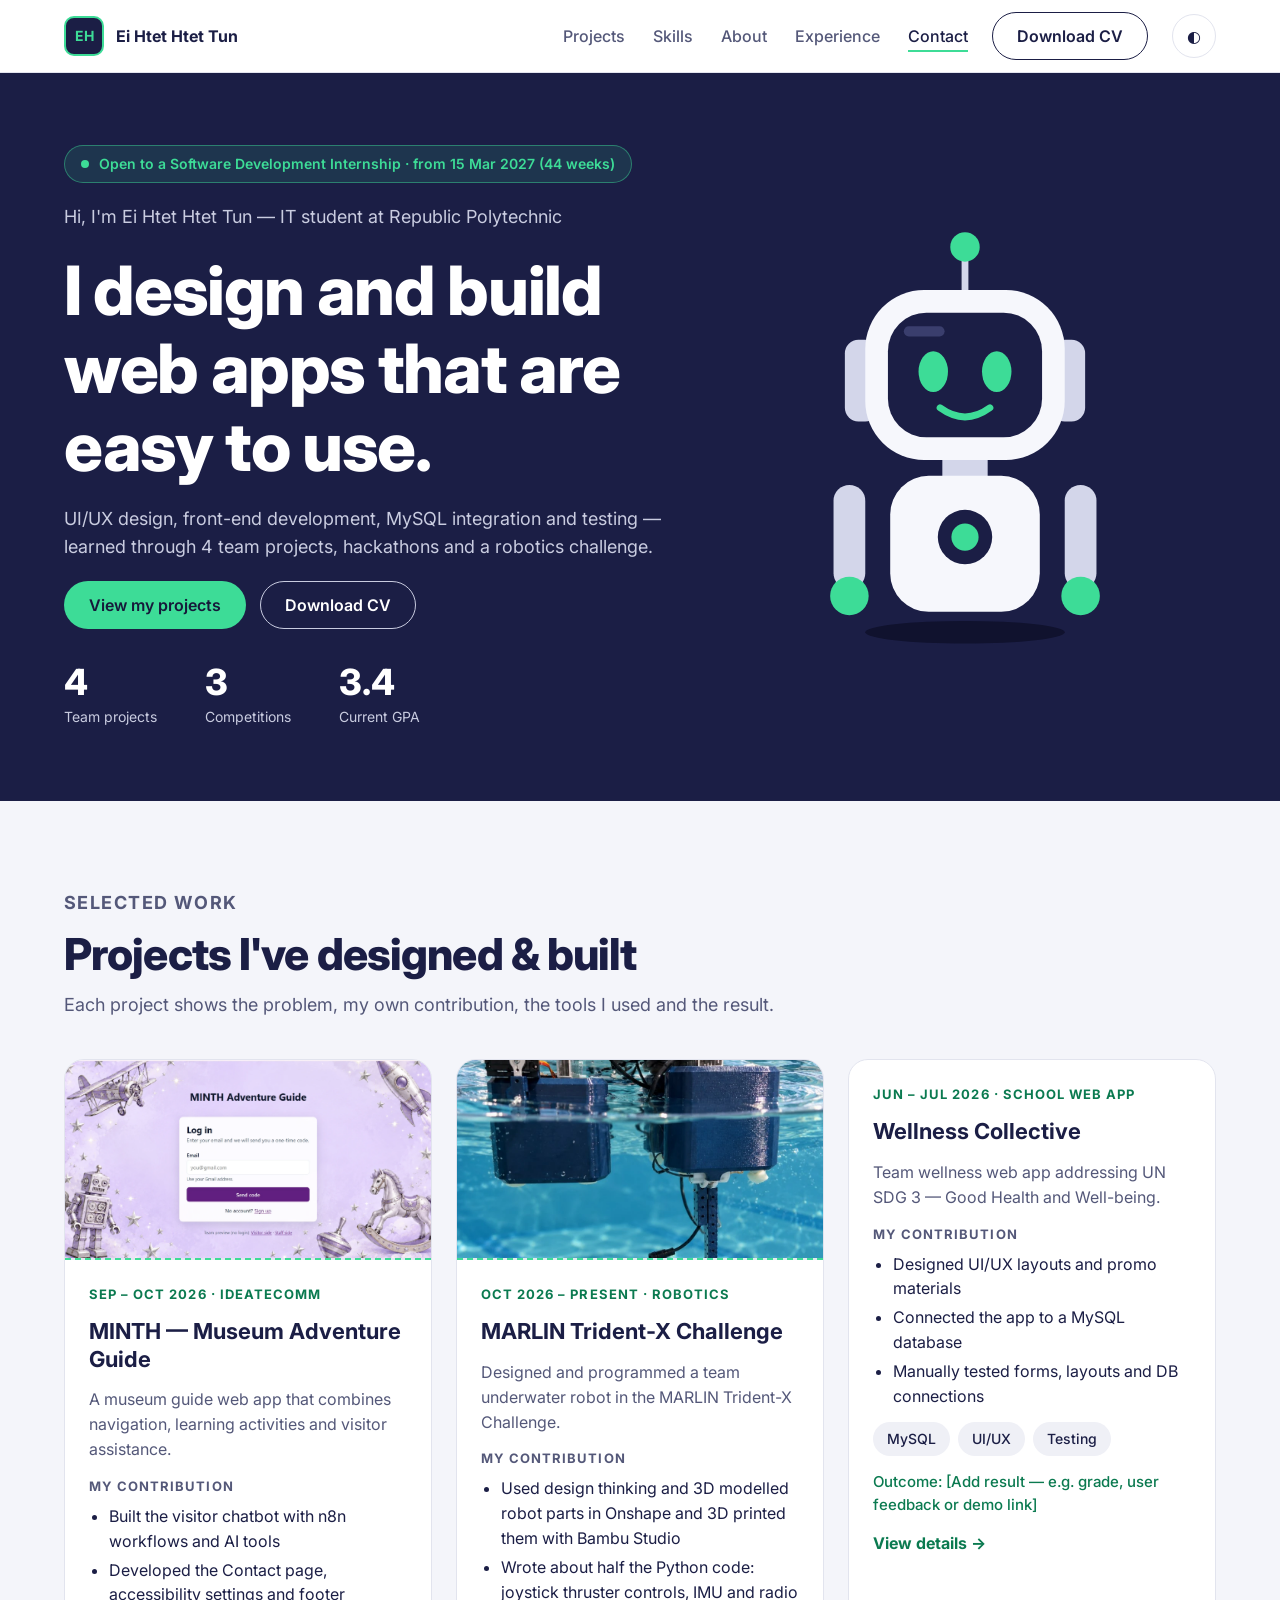
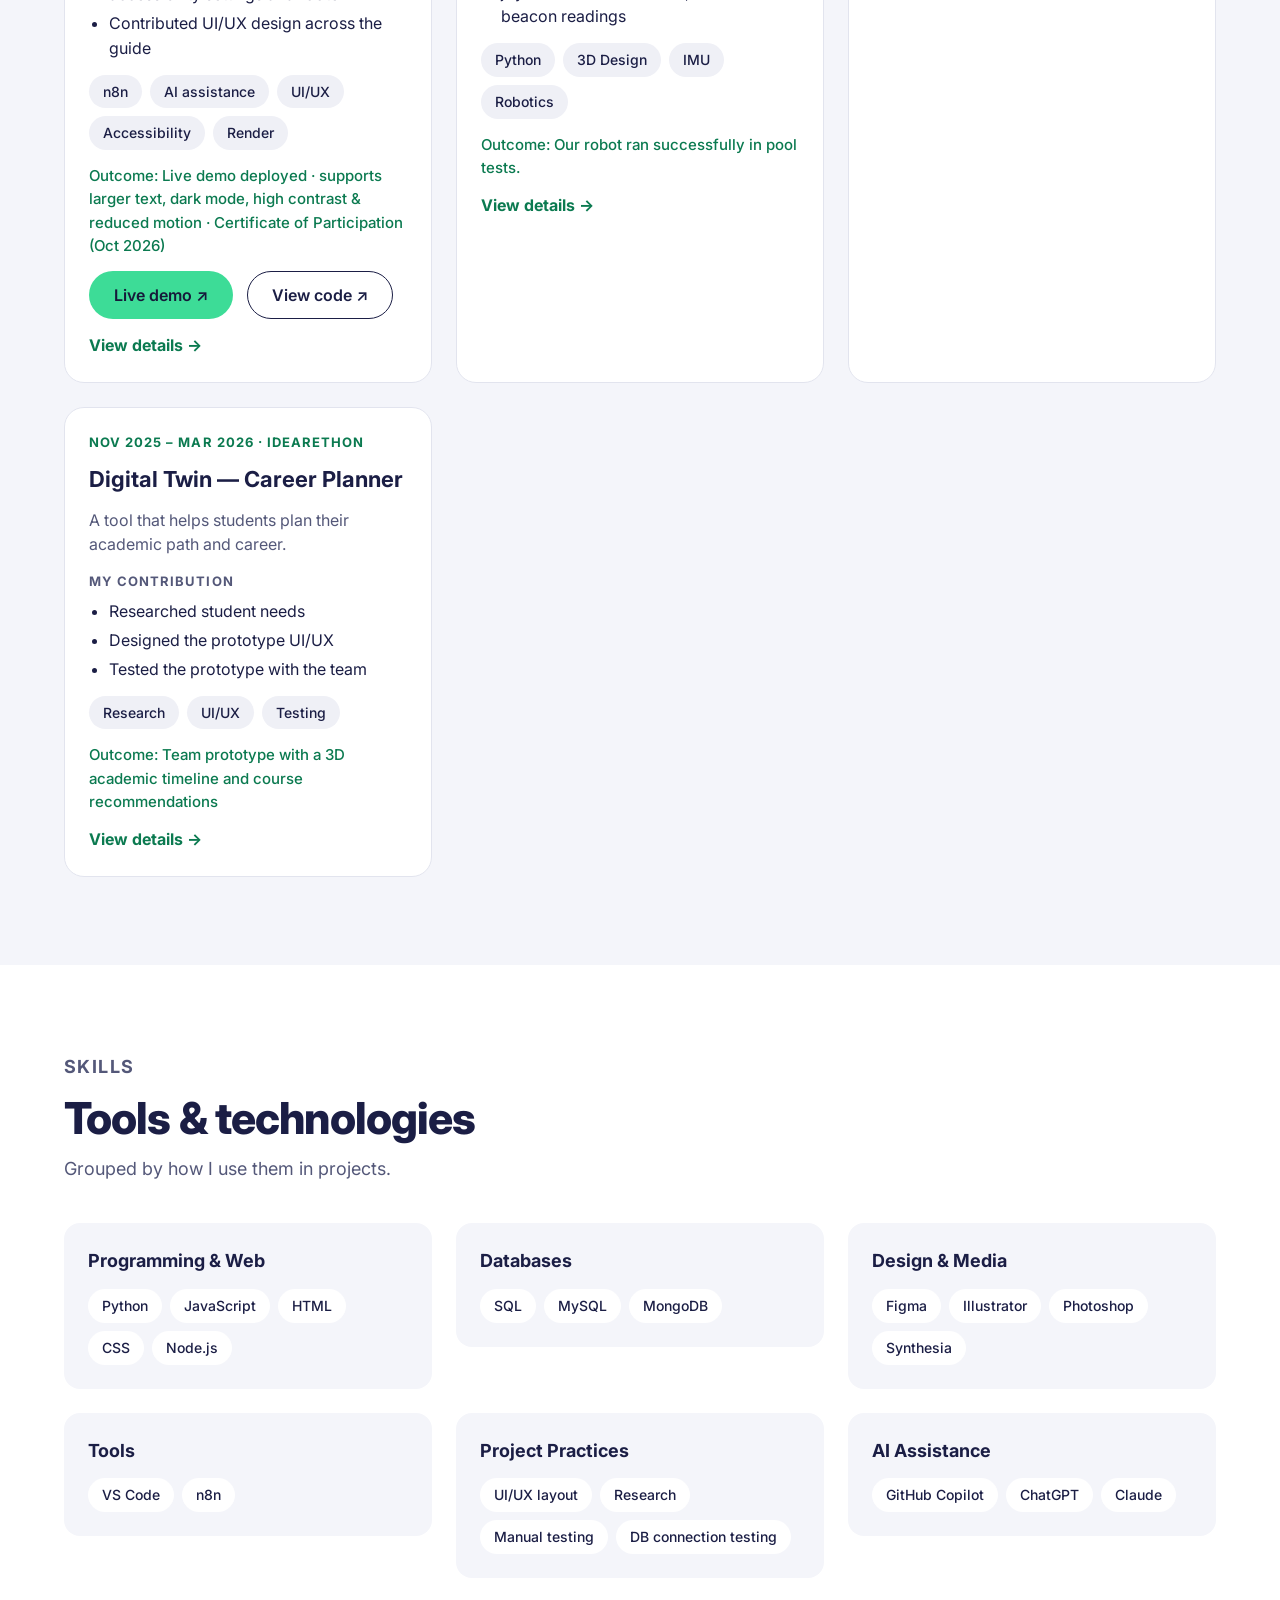
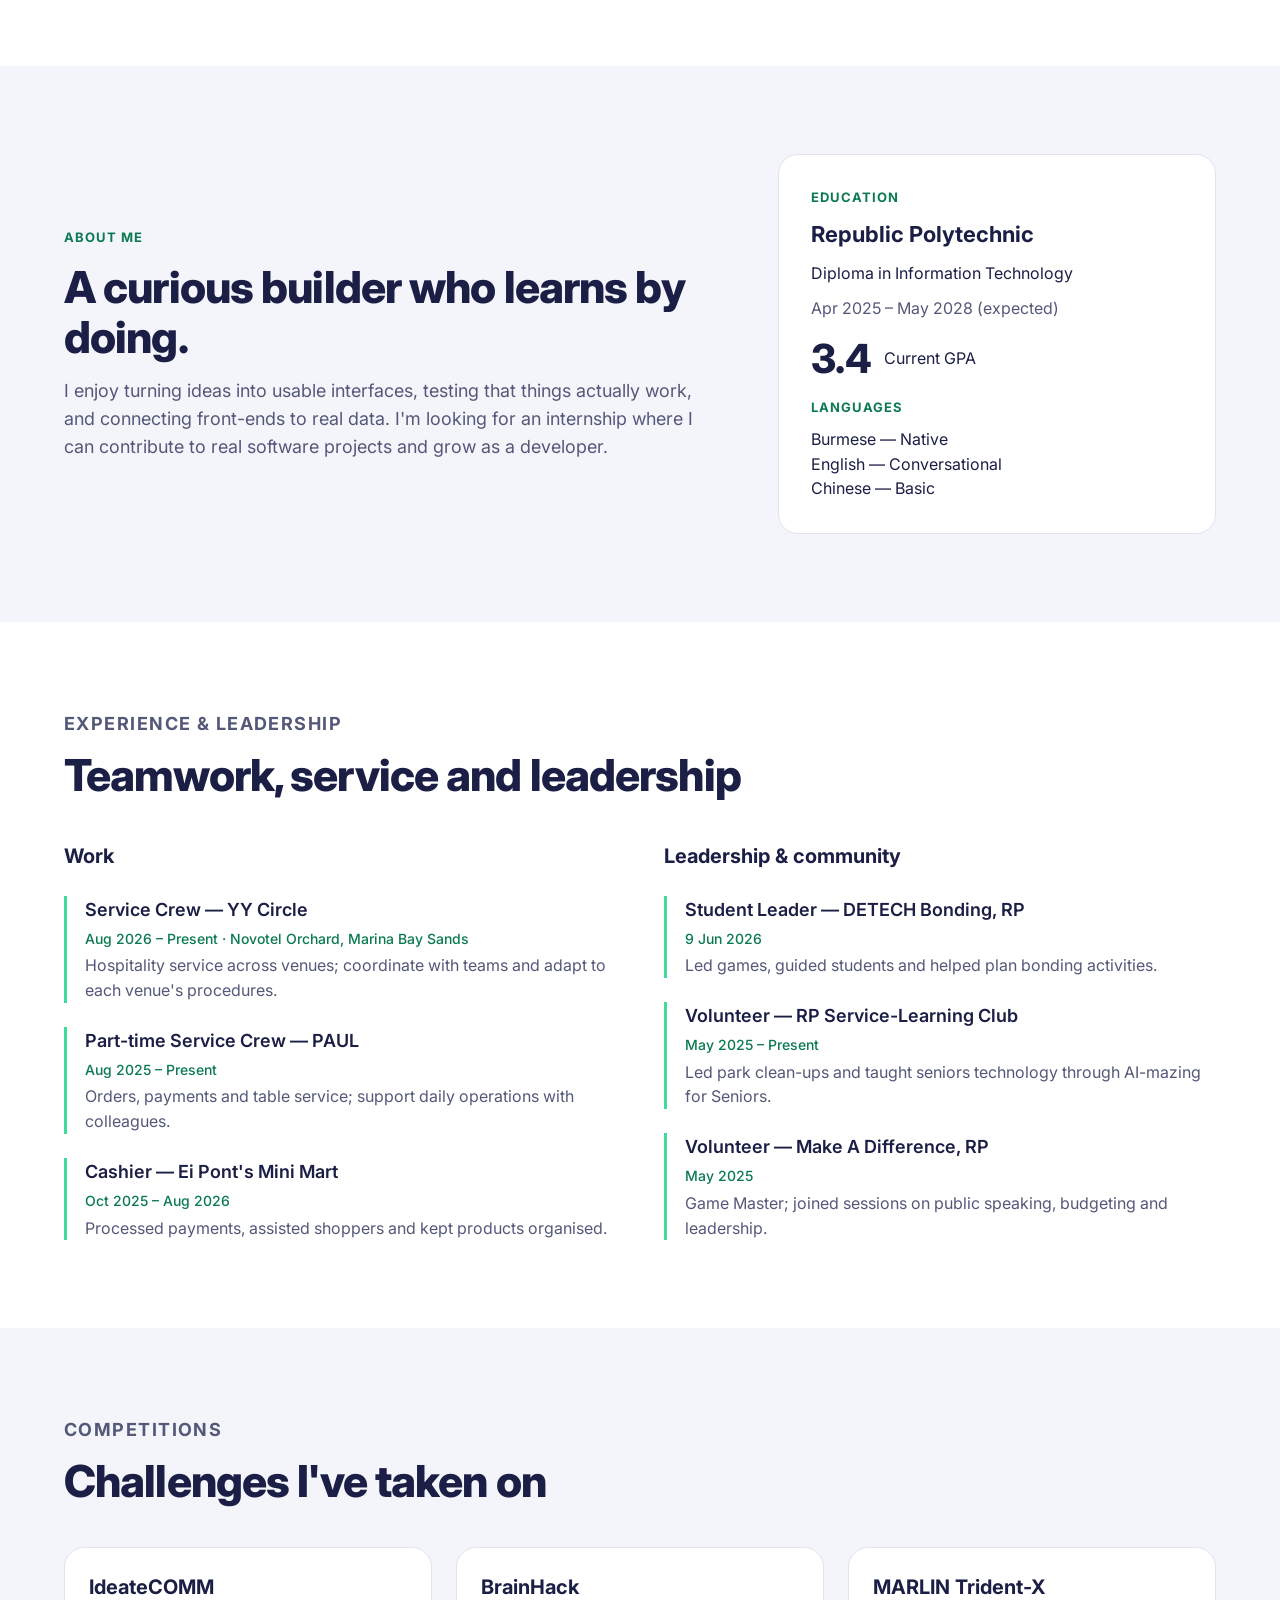
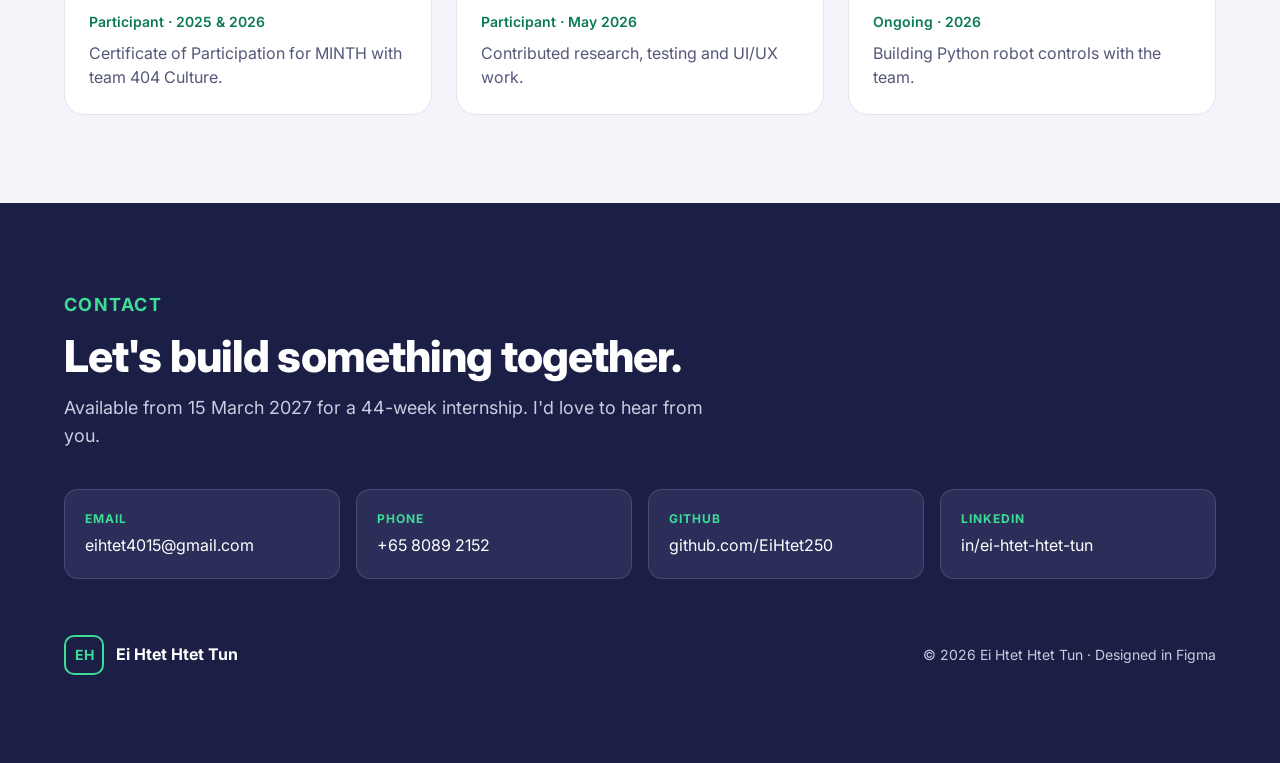
==== commit 6e9e075c: "Use the same card layout for all projects Co-Authored-By: Claude Opus 5.5 <noreply@anthropic.com>" ====
--- a/index.html
+++ b/index.html
@@ -82,41 +82,54 @@
       <p>Each project shows the problem, my own contribution, the tools I used and the result.</p>
     </div>
 
-    <article class="card featured">
-      <div class="frame">
-        <img src="images/minth-login.webp" alt="MINTH Adventure Guide login screen">
-      </div>
-      <div class="featured-body">
-        <div class="meta"><span class="tag-featured">FEATURED</span><span class="eyebrow">Sep – Oct 2026 · IdeateComm</span></div>
-        <h3>MINTH — Museum Adventure Guide</h3>
-        <p class="summary">A museum guide web app that combines navigation, learning activities and visitor assistance.</p>
-        <div class="stack">
-          <p class="label">My contribution</p>
-          <ul class="bullets">
-            <li>Built the visitor chatbot with n8n workflows and AI tools</li>
-            <li>Developed the Contact page, accessibility settings and footer</li>
-            <li>Contributed UI/UX design across the guide</li>
-          </ul>
-        </div>
-        <div class="stack">
-          <p class="label">Built with</p>
-          <div class="chips">
-            <span class="chip">n8n</span><span class="chip">AI assistance</span><span class="chip">UI/UX</span><span class="chip">Accessibility</span><span class="chip">Render</span>
-          </div>
-        </div>
-        <div class="outcome-box">
-          <p class="eyebrow">Outcome</p>
-          <p>Live demo deployed · supports larger text, dark mode, high contrast &amp; reduced motion · Certificate of Participation (Oct 2026)</p>
-        </div>
-        <div class="actions">
-          <a class="btn btn-mint" href="https://mint-museum.onrender.com">Live demo ↗</a>
-          <a class="btn btn-line" href="https://github.com/EiHtet250/ideatecomm">View code ↗</a>
-        </div>
-        <a class="details-link" href="minth.html">View details →</a>
-      </div>
-    </article>
-
     <div class="project-grid">
+      <article class="card project">
+        <div class="frame">
+          <img src="images/minth-login.webp" alt="MINTH Adventure Guide login screen">
+        </div>
+        <div class="project-body">
+          <p class="eyebrow">Sep – Oct 2026 · IdeateComm</p>
+          <h3>MINTH — Museum Adventure Guide</h3>
+          <p class="summary">A museum guide web app that combines navigation, learning activities and visitor assistance.</p>
+          <div class="stack">
+            <p class="label">My contribution</p>
+            <ul class="bullets">
+              <li>Built the visitor chatbot with n8n workflows and AI tools</li>
+              <li>Developed the Contact page, accessibility settings and footer</li>
+              <li>Contributed UI/UX design across the guide</li>
+            </ul>
+          </div>
+          <div class="chips"><span class="chip">n8n</span><span class="chip">AI assistance</span><span class="chip">UI/UX</span><span class="chip">Accessibility</span><span class="chip">Render</span></div>
+          <p class="outcome">Outcome: Live demo deployed · supports larger text, dark mode, high contrast &amp; reduced motion · Certificate of Participation (Oct 2026)</p>
+          <div class="actions">
+            <a class="btn btn-mint" href="https://mint-museum.onrender.com">Live demo ↗</a>
+            <a class="btn btn-line" href="https://github.com/EiHtet250/ideatecomm">View code ↗</a>
+          </div>
+          <a class="details-link" href="minth.html">View details →</a>
+        </div>
+      </article>
+
+      <article class="card project">
+        <div class="frame">
+          <img src="images/marlin-pool-test.webp" alt="The team robot floating in a pool during a test">
+        </div>
+        <div class="project-body">
+          <p class="eyebrow">Oct 2026 – Present · Robotics</p>
+          <h3>MARLIN Trident-X Challenge</h3>
+          <p class="summary">Designed and programmed a team underwater robot in the MARLIN Trident-X Challenge.</p>
+          <div class="stack">
+            <p class="label">My contribution</p>
+            <ul class="bullets">
+              <li>Used design thinking and 3D modelled robot parts in Onshape and 3D printed them with Bambu Studio</li>
+              <li>Wrote about half the Python code: joystick thruster controls, IMU and radio beacon readings</li>
+            </ul>
+          </div>
+          <div class="chips"><span class="chip">Python</span><span class="chip">3D Design</span><span class="chip">IMU</span><span class="chip">Robotics</span></div>
+          <p class="outcome">Outcome: Our robot ran successfully in pool tests.</p>
+          <a class="details-link" href="marlin.html">View details →</a>
+        </div>
+      </article>
+
       <article class="card project">
         <div class="frame">
           <span>Add screenshot: images/wellness.png</span>
@@ -137,27 +150,6 @@
           <div class="chips"><span class="chip">MySQL</span><span class="chip">UI/UX</span><span class="chip">Testing</span></div>
           <p class="outcome">Outcome: [Add result — e.g. grade, user feedback or demo link]</p>
           <a class="details-link" href="wellness.html">View details →</a>
-        </div>
-      </article>
-
-      <article class="card project">
-        <div class="frame">
-          <img src="images/marlin-pool-test.webp" alt="The team robot floating in a pool during a test">
-        </div>
-        <div class="project-body">
-          <p class="eyebrow">Oct 2026 – Present · Robotics</p>
-          <h3>MARLIN Trident-X Challenge</h3>
-          <p class="summary">Designed and programmed a team underwater robot in the MARLIN Trident-X Challenge.</p>
-          <div class="stack">
-            <p class="label">My contribution</p>
-            <ul class="bullets">
-              <li>Used design thinking and 3D modelled robot parts in Onshape and 3D printed them with Bambu Studio</li>
-              <li>Wrote about half the Python code: joystick thruster controls, IMU and radio beacon readings</li>
-            </ul>
-          </div>
-          <div class="chips"><span class="chip">Python</span><span class="chip">3D Design</span><span class="chip">IMU</span><span class="chip">Robotics</span></div>
-          <p class="outcome">Outcome: Our robot ran successfully in pool tests.</p>
-          <a class="details-link" href="marlin.html">View details →</a>
         </div>
       </article>
 
--- a/style.css
+++ b/style.css
@@ -281,6 +281,7 @@
 .details-link::after { content: ""; position: absolute; inset: 0; }
 .card .actions a { position: relative; z-index: 1; }
 .project .frame img { object-fit: cover; }
+.project .frame:not(:has(img)) { display: none; }
 
 /* Project details pages */
 .back { display: inline-block; margin-bottom: 24px; color: var(--on-navy-soft); font-weight: 600; text-decoration: none; }
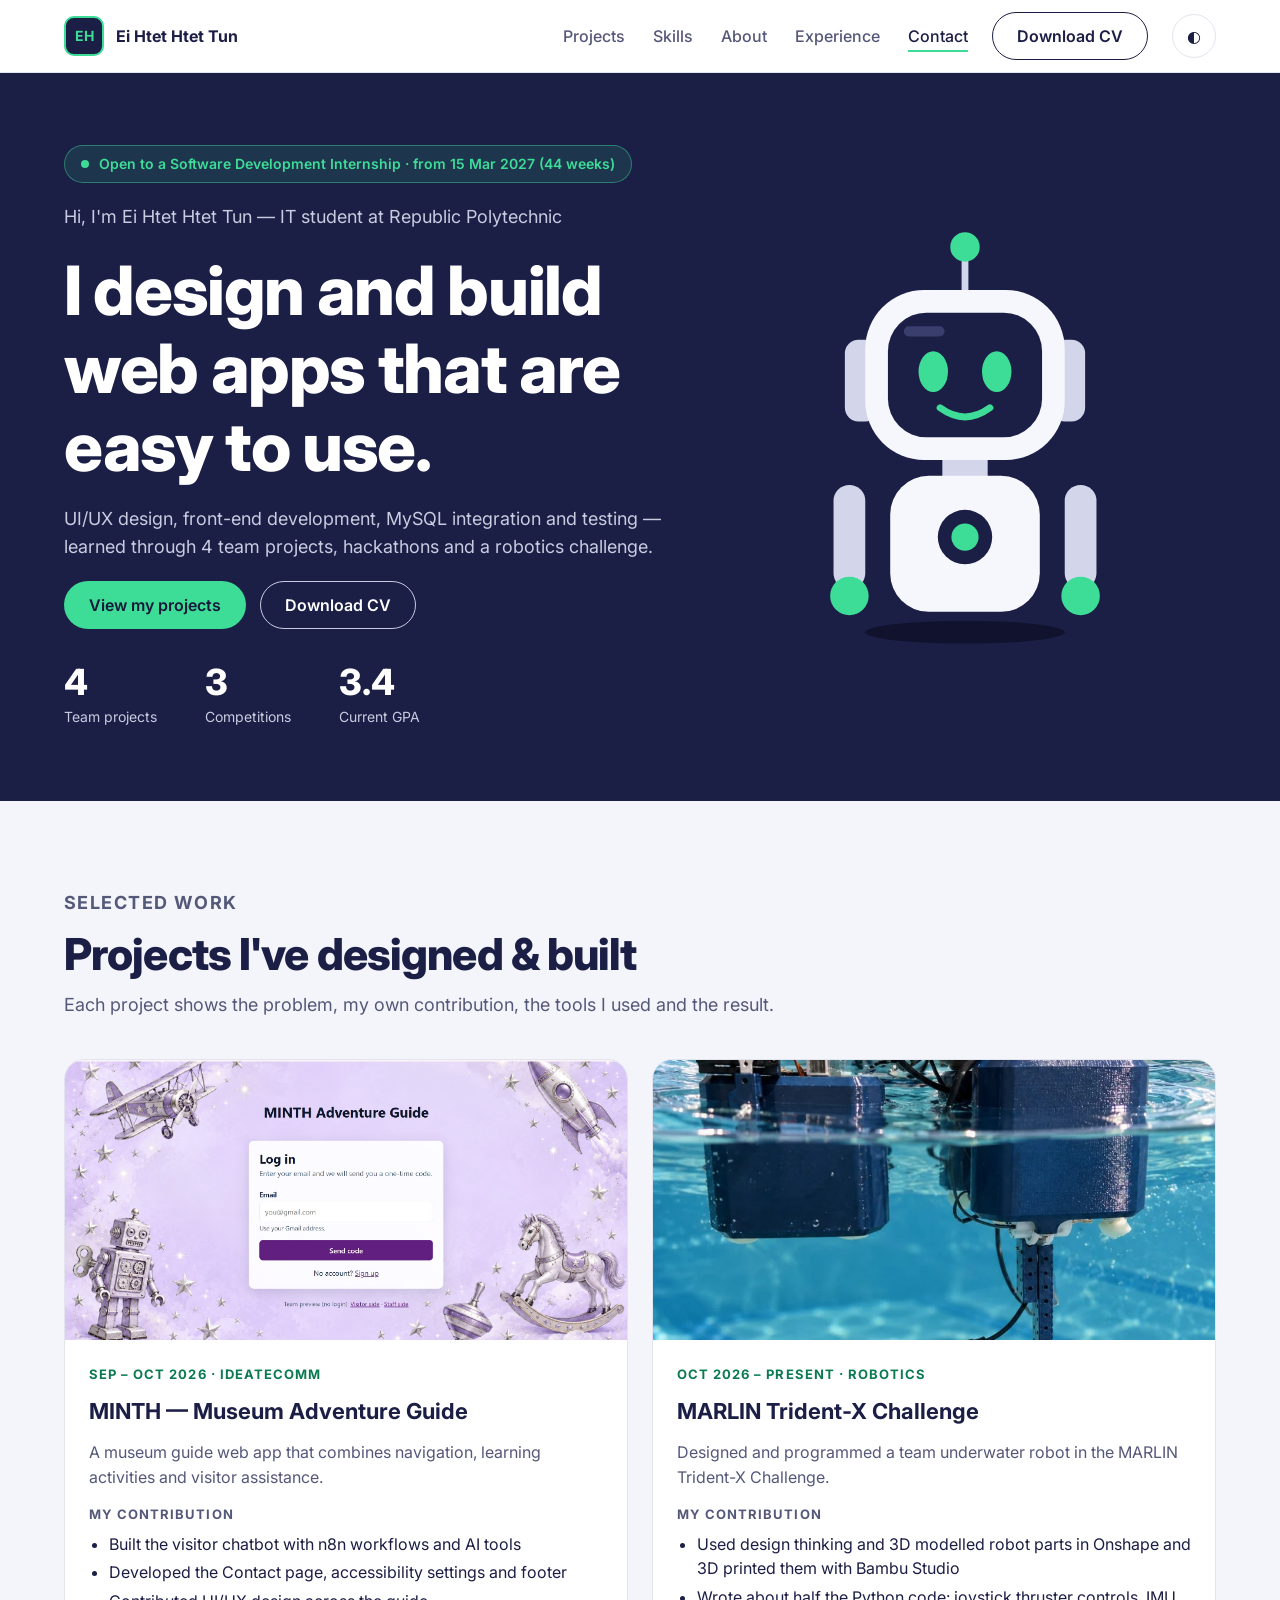
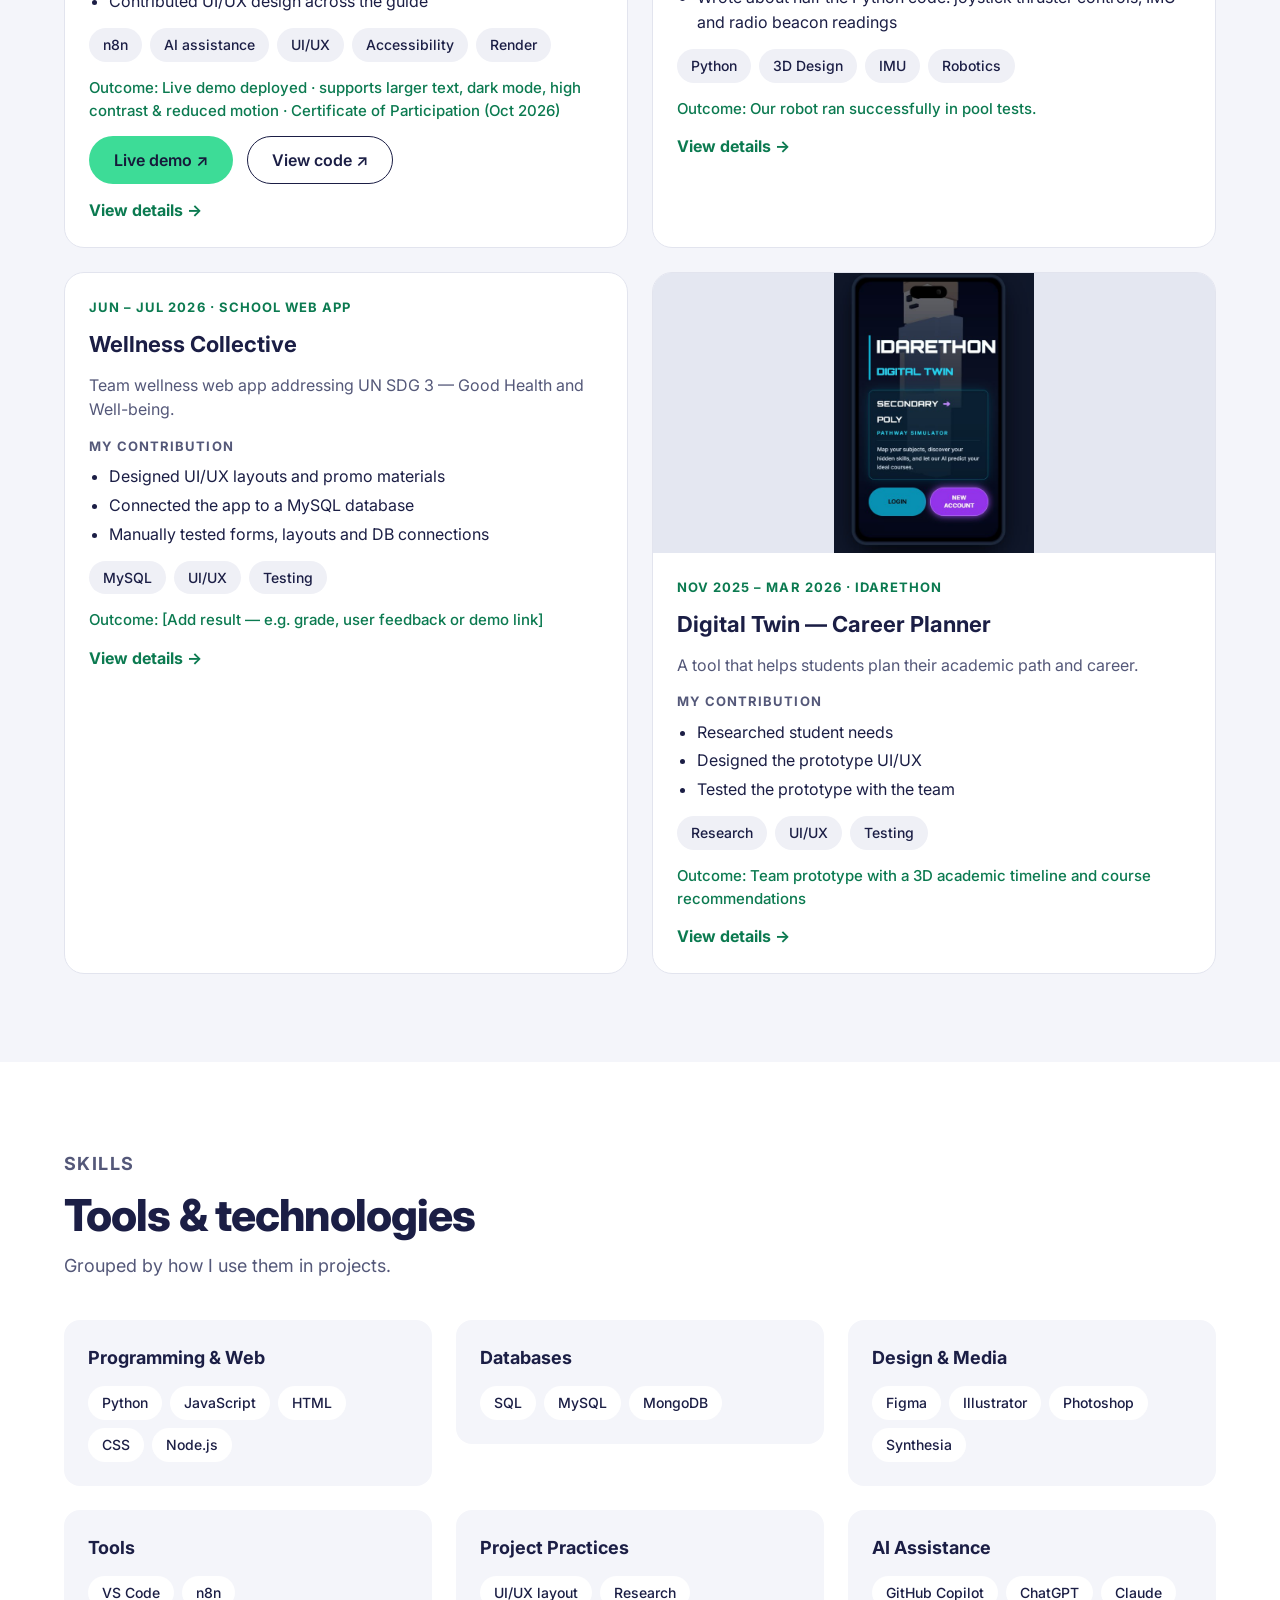
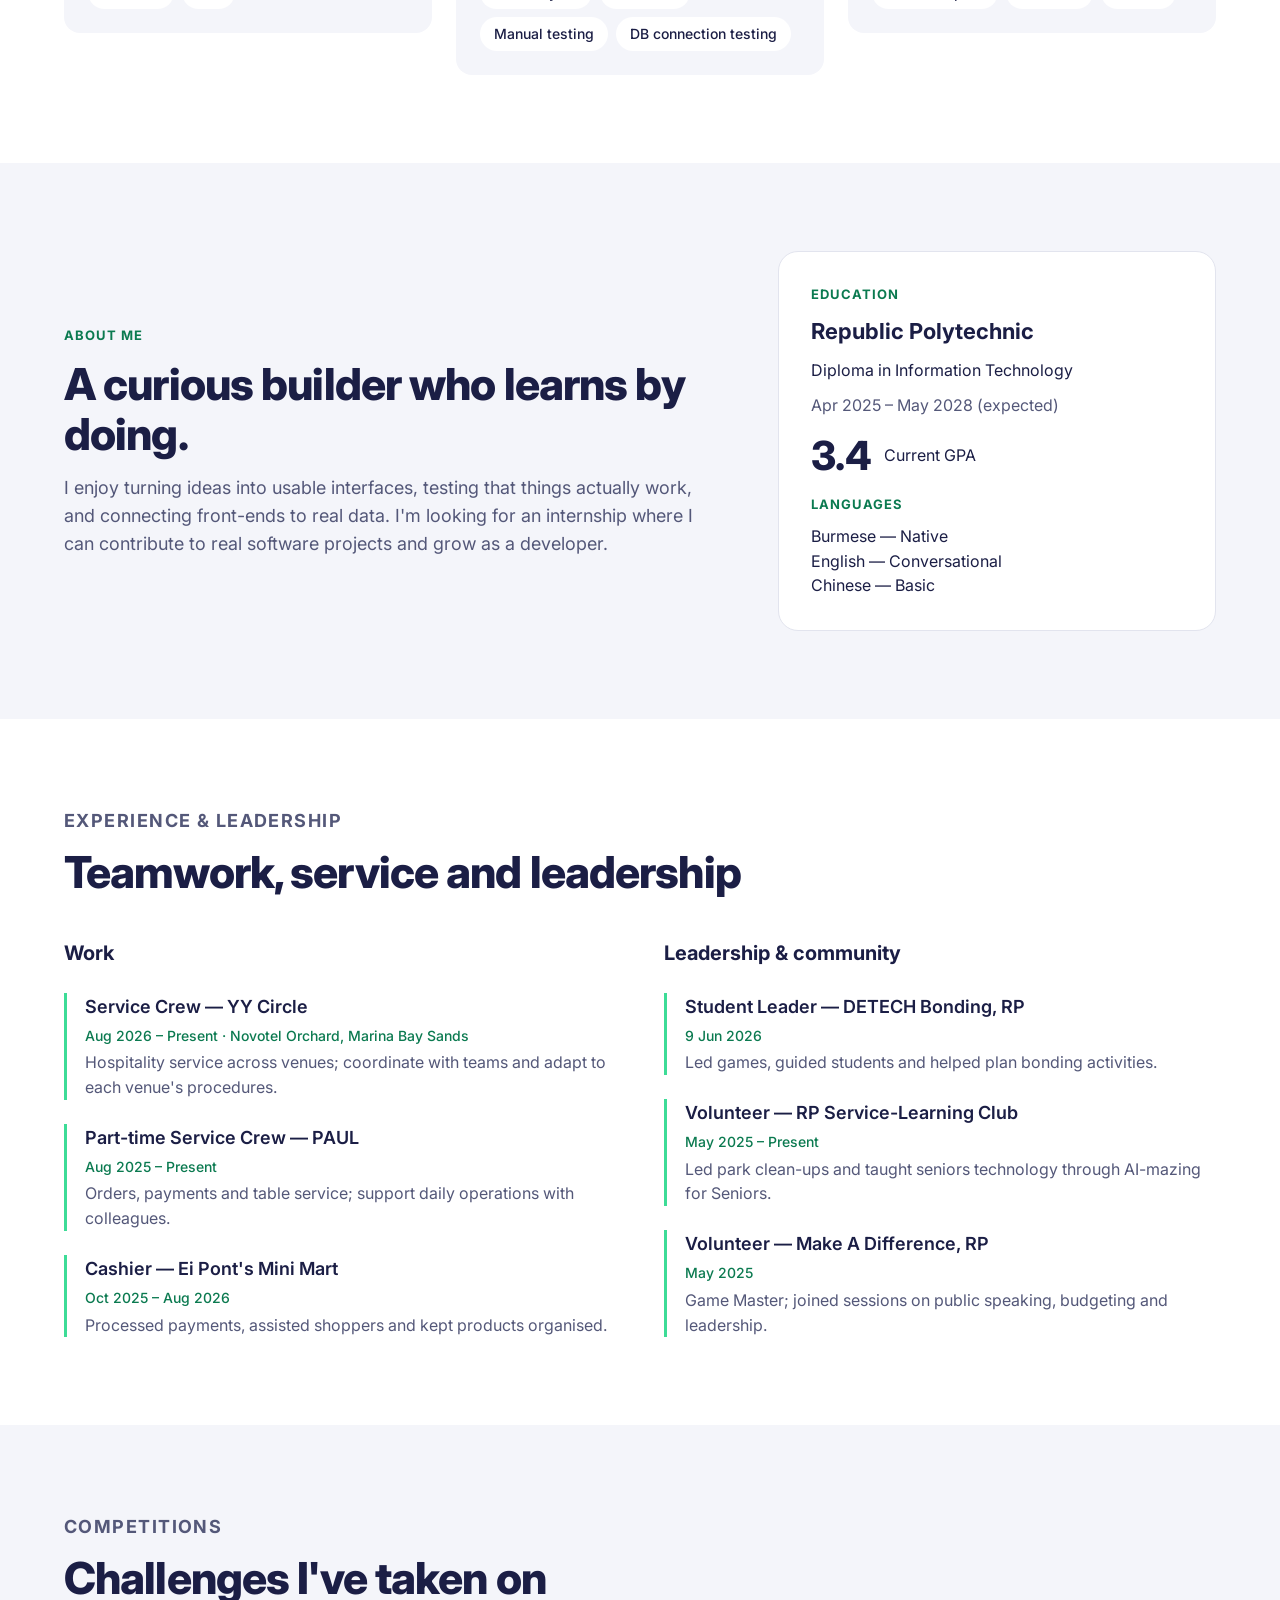
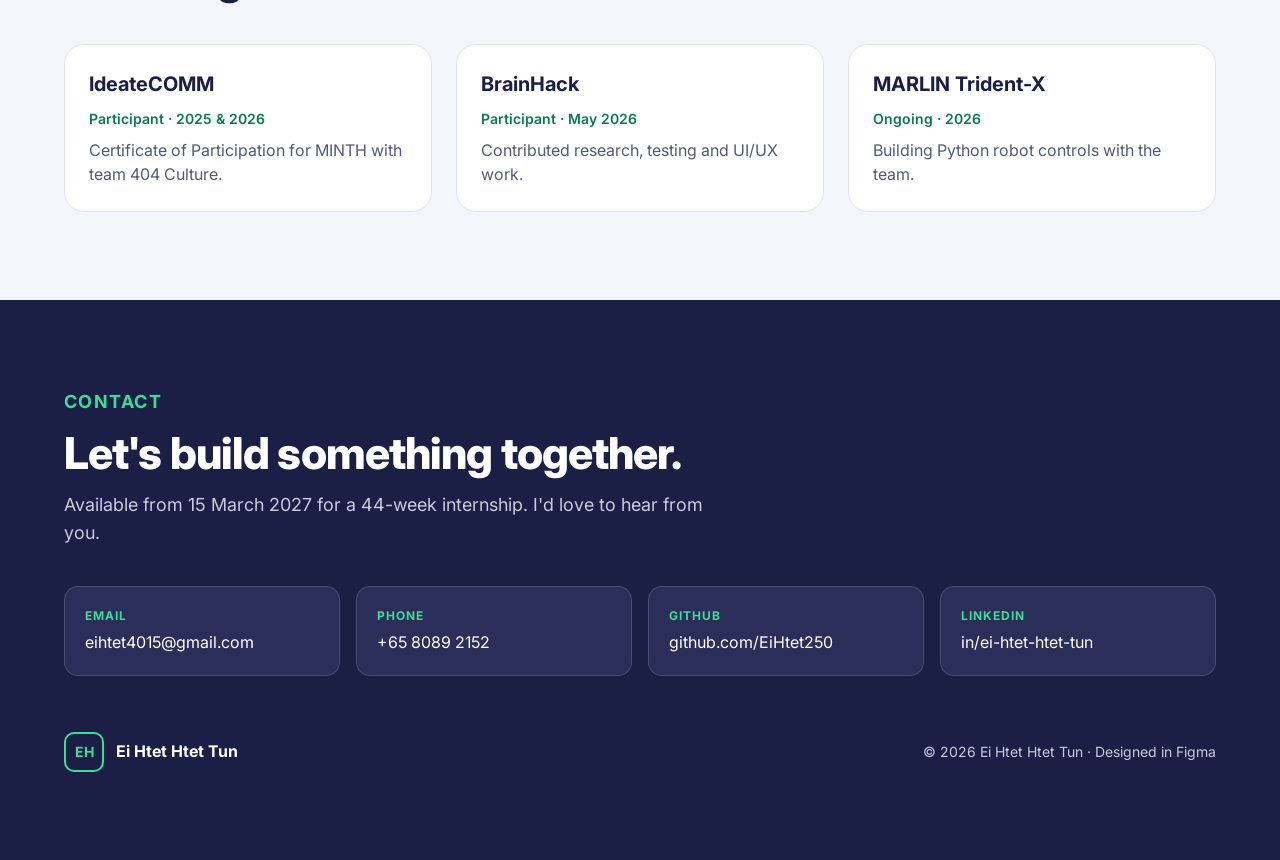
==== commit 67039c81: "Add Digital Twin image and video, and clear back buttons Co-Authored-By: Claude Opus 5.5 <noreply@an" ====
--- a/index.html
+++ b/index.html
@@ -155,11 +155,10 @@
 
       <article class="card project">
         <div class="frame">
-          <span>Add screenshot: images/digital-twin.png</span>
-          <img src="images/digital-twin.png" alt="Digital Twin career planner on a phone screen" onerror="this.remove()">
-        </div>
-        <div class="project-body">
-          <p class="eyebrow">Nov 2025 – Mar 2026 · IdeaRethon</p>
+          <img class="whole" src="images/digital-twin-home.png" alt="The IDARETHON Digital Twin welcome screen on a phone">
+        </div>
+        <div class="project-body">
+          <p class="eyebrow">Nov 2025 – Mar 2026 · IDARETHON</p>
           <h3>Digital Twin — Career Planner</h3>
           <p class="summary">A tool that helps students plan their academic path and career.</p>
           <div class="stack">
--- a/style.css
+++ b/style.css
@@ -175,27 +175,6 @@
   border: 1px solid var(--line);
   border-radius: 20px;
 }
-.featured {
-  display: grid;
-  grid-template-columns: minmax(0, 1fr) minmax(0, 1fr);
-  gap: 40px;
-  padding: 32px;
-  margin-bottom: 24px;
-}
-.featured .frame { border-radius: 16px; min-height: 420px; }
-.featured-body { display: grid; gap: 16px; align-content: start; min-width: 0; }
-.meta { display: flex; flex-wrap: wrap; align-items: center; gap: 10px; }
-.meta .eyebrow { font-size: 12px; }
-.tag-featured {
-  padding: 4px 12px;
-  border-radius: 999px;
-  background: var(--mint);
-  color: var(--on-mint);
-  font-size: 12px;
-  font-weight: 700;
-  letter-spacing: 0.06em;
-}
-.featured h3 { font-size: clamp(26px, 3vw, 34px); font-weight: 800; line-height: 1.2; letter-spacing: -0.02em; }
 .summary { color: var(--fg-soft); }
 .label { color: var(--fg-soft); font-size: 13px; font-weight: 700; letter-spacing: 0.08em; text-transform: uppercase; }
 .stack { display: grid; gap: 8px; }
@@ -204,9 +183,9 @@
 .chip { padding: 6px 14px; border-radius: 999px; background: var(--chip); font-size: 14px; font-weight: 500; }
 .outcome-box { display: grid; gap: 4px; padding: 16px 20px; border-radius: 12px; background: var(--outcome); }
 .outcome-box .eyebrow { font-size: 12px; }
-.project-grid { display: grid; grid-template-columns: repeat(3, minmax(0, 1fr)); gap: 24px; }
+.project-grid { display: grid; grid-template-columns: repeat(2, minmax(0, 1fr)); gap: 24px; }
 .project { display: flex; flex-direction: column; overflow: hidden; min-width: 0; }
-.project .frame { height: 200px; border-width: 0 0 2px; }
+.project .frame { height: 280px; border: 0; }
 .project-body { display: grid; gap: 14px; padding: 24px; }
 .project h3 { font-size: 22px; font-weight: 700; line-height: 1.25; }
 .outcome { color: var(--green); font-size: 15px; font-weight: 500; }
@@ -281,11 +260,11 @@
 .details-link::after { content: ""; position: absolute; inset: 0; }
 .card .actions a { position: relative; z-index: 1; }
 .project .frame img { object-fit: cover; }
+.project .frame img.whole { object-fit: contain; }
 .project .frame:not(:has(img)) { display: none; }
 
 /* Project details pages */
-.back { display: inline-block; margin-bottom: 24px; color: var(--on-navy-soft); font-weight: 600; text-decoration: none; }
-.back:hover { color: var(--mint); }
+.back { margin-bottom: 24px; }
 .detail-hero { display: grid; gap: 16px; justify-items: start; }
 .detail-hero h1 { font-size: clamp(36px, 5vw, 56px); font-weight: 800; }
 .detail-hero .lede { margin-bottom: 8px; }
@@ -297,17 +276,16 @@
 .gallery-title { margin-bottom: 24px; }
 .gallery { display: grid; grid-template-columns: repeat(2, minmax(0, 1fr)); gap: 24px; }
 .gallery figure { display: grid; gap: 10px; margin: 0; min-width: 0; }
-.gallery img, .gallery .frame { width: 100%; height: 420px; border-radius: 16px; background: var(--placeholder); }
+.gallery img, .gallery video, .gallery .frame { width: 100%; height: 420px; border-radius: 16px; background: var(--placeholder); }
 .gallery img { object-fit: contain; }
 .gallery figcaption { color: var(--fg-soft); font-size: 15px; }
 
 /* Tablet */
 @media (max-width: 960px) {
-  .hero .wrap, .featured, .about .wrap, .detail-grid { grid-template-columns: minmax(0, 1fr); }
-  .project-grid, .skill-grid, .comp-grid { grid-template-columns: repeat(2, minmax(0, 1fr)); }
+  .hero .wrap, .about .wrap, .detail-grid { grid-template-columns: minmax(0, 1fr); }
+  .skill-grid, .comp-grid { grid-template-columns: repeat(2, minmax(0, 1fr)); }
   .contact-grid { grid-template-columns: repeat(2, minmax(0, 1fr)); }
   .robot { width: min(70%, 280px); }
-  .featured .frame { min-height: 300px; }
   .menu-btn { display: inline-grid; }
   .nav { display: none; order: 3; flex-basis: 100%; flex-direction: column; align-items: flex-start; gap: 4px; padding-bottom: 16px; }
   .nav.open { display: flex; }
@@ -318,8 +296,7 @@
   .band { padding-block: 56px; }
   .hero { padding-block: 48px; }
   .project-grid, .skill-grid, .comp-grid, .exp-grid, .contact-grid, .gallery { grid-template-columns: minmax(0, 1fr); }
-  .gallery img, .gallery .frame { height: 320px; }
-  .featured { padding: 20px; }
+  .gallery img, .gallery video, .gallery .frame { height: 320px; }
   .stats { gap: 28px; }
   .site-header .header-cv { display: none; }
 }
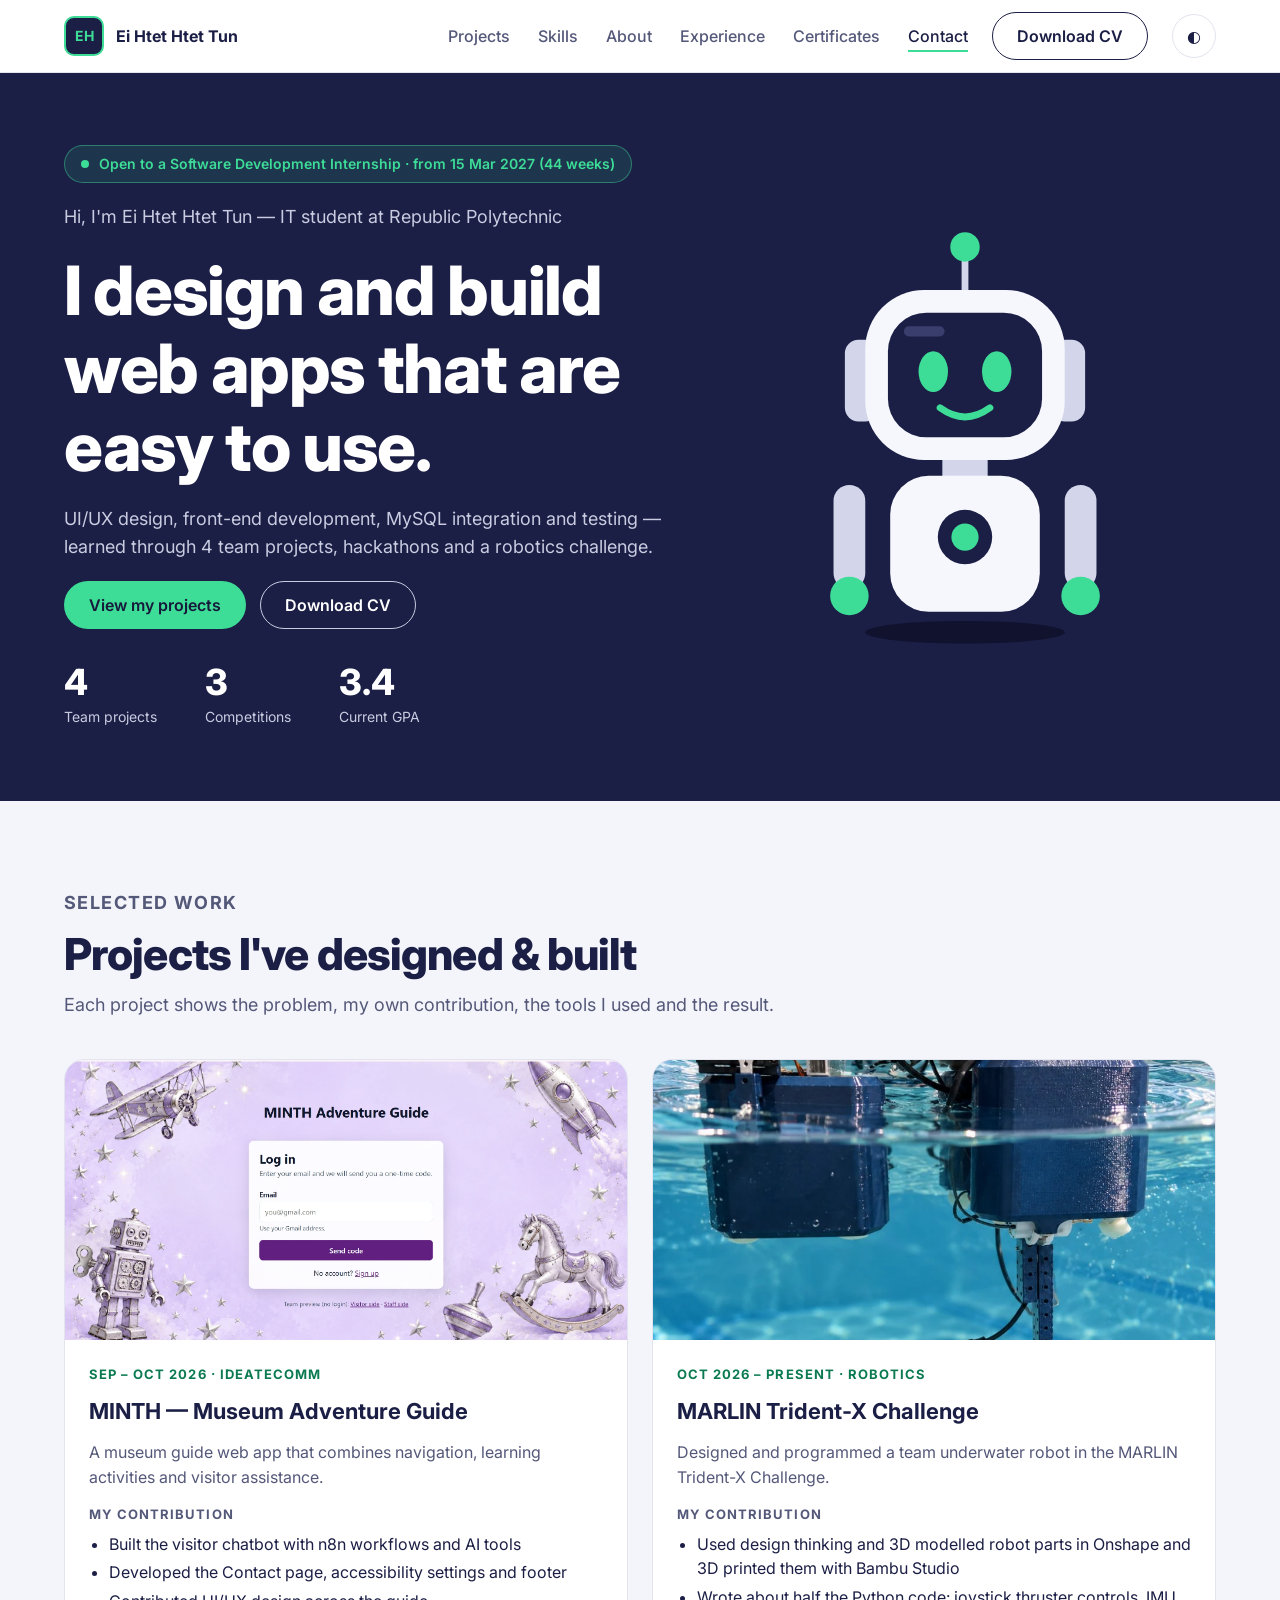
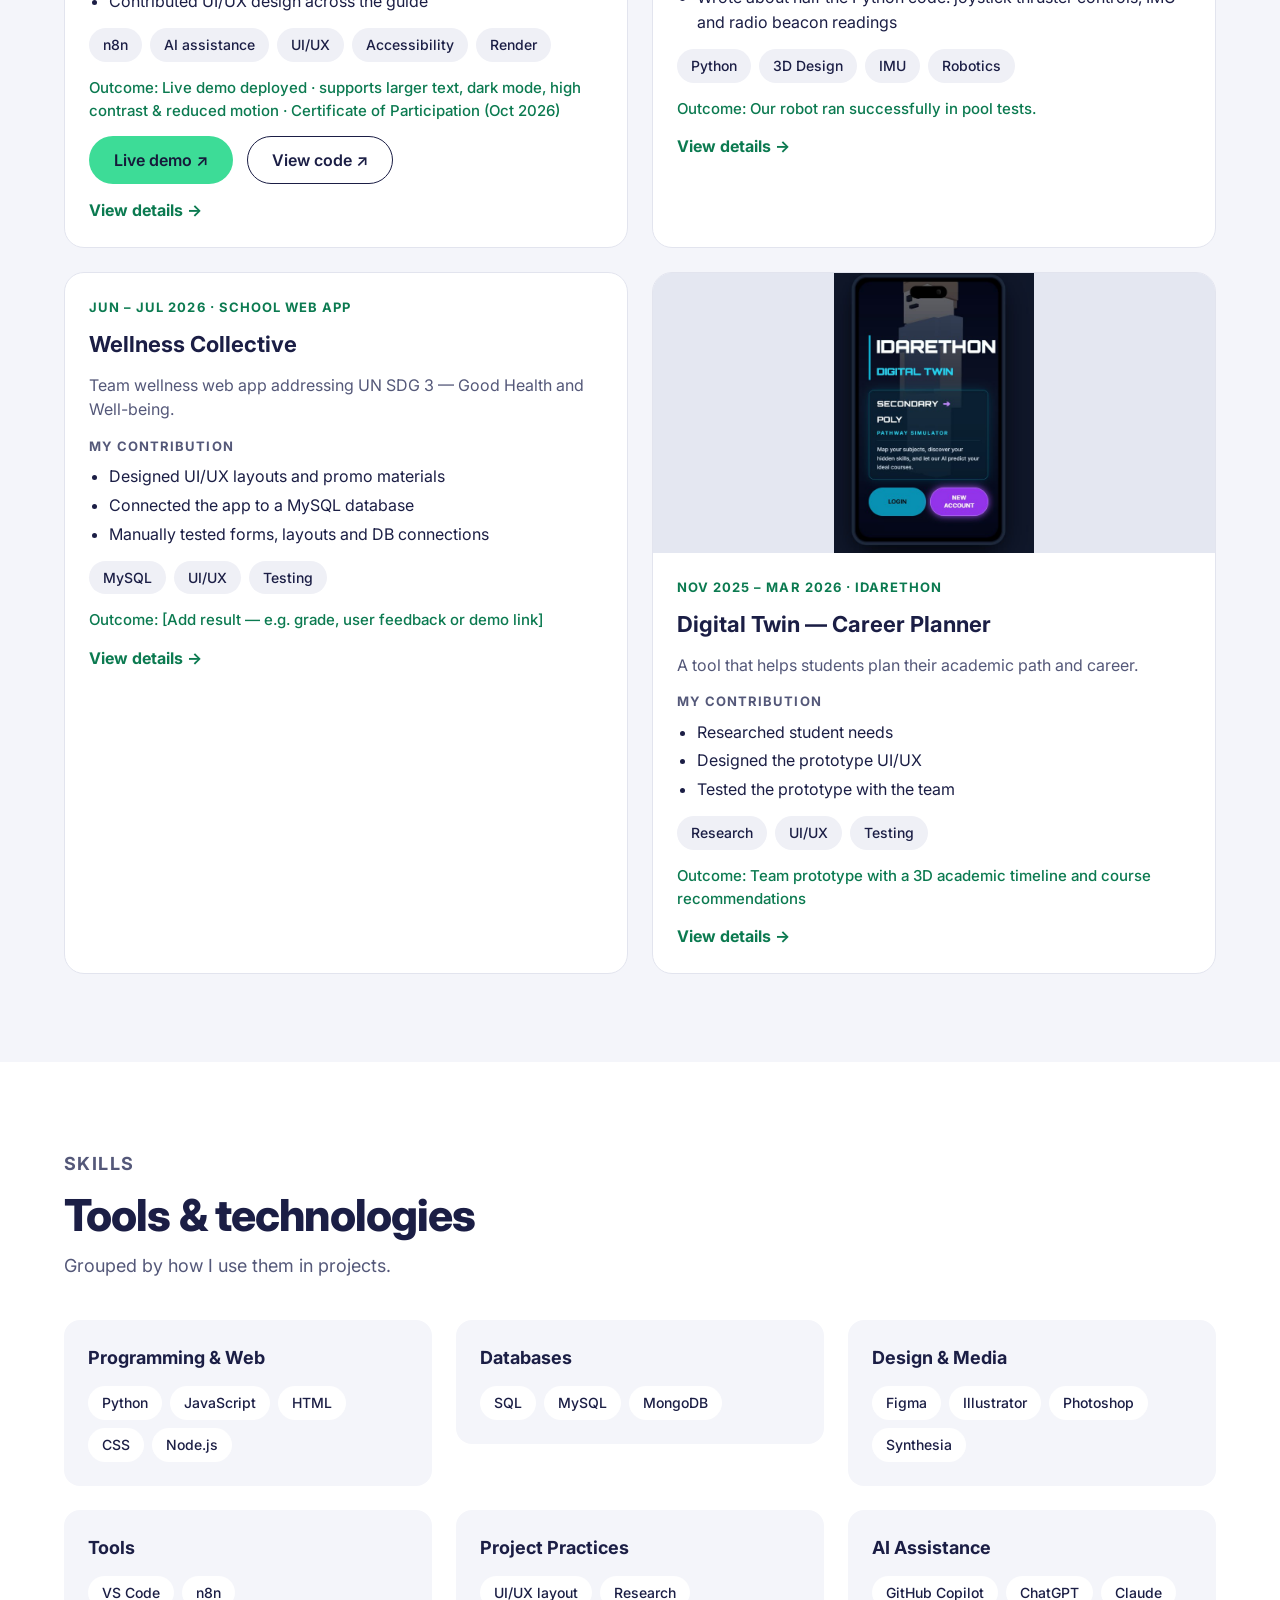
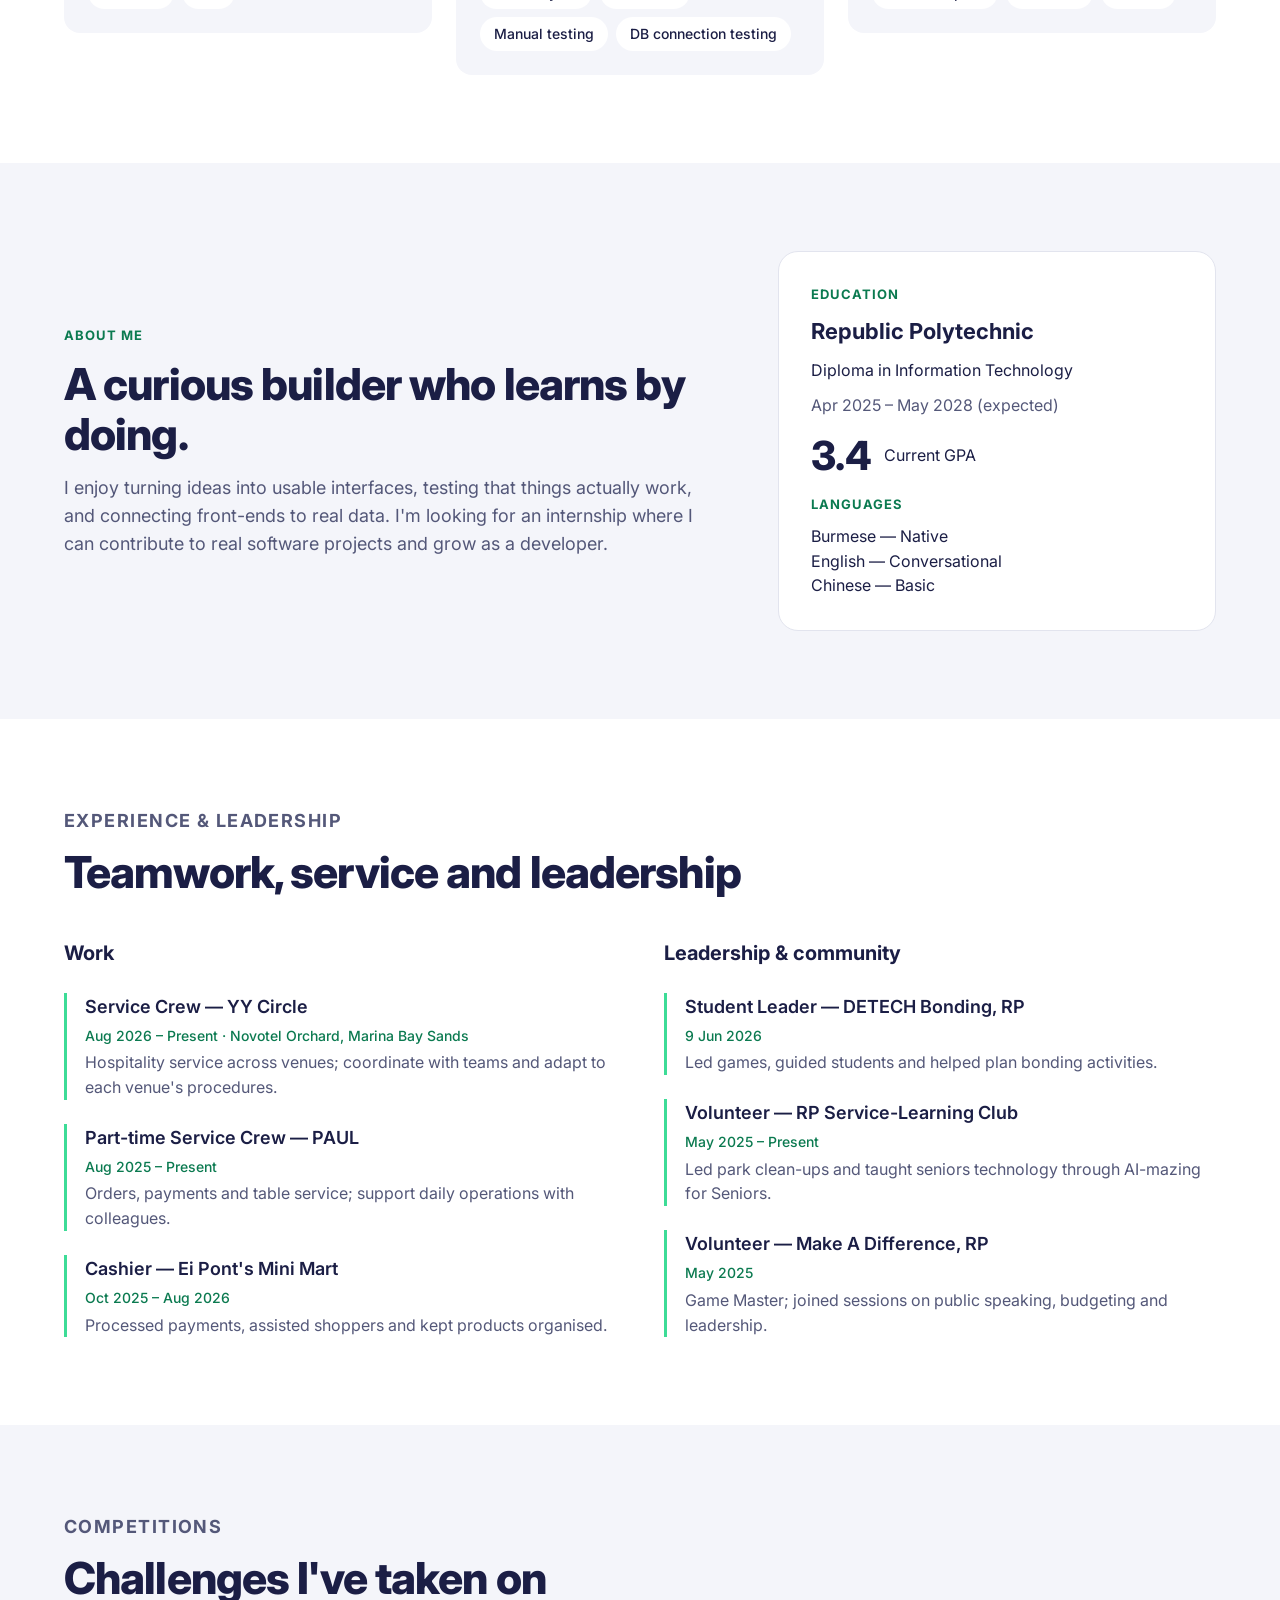
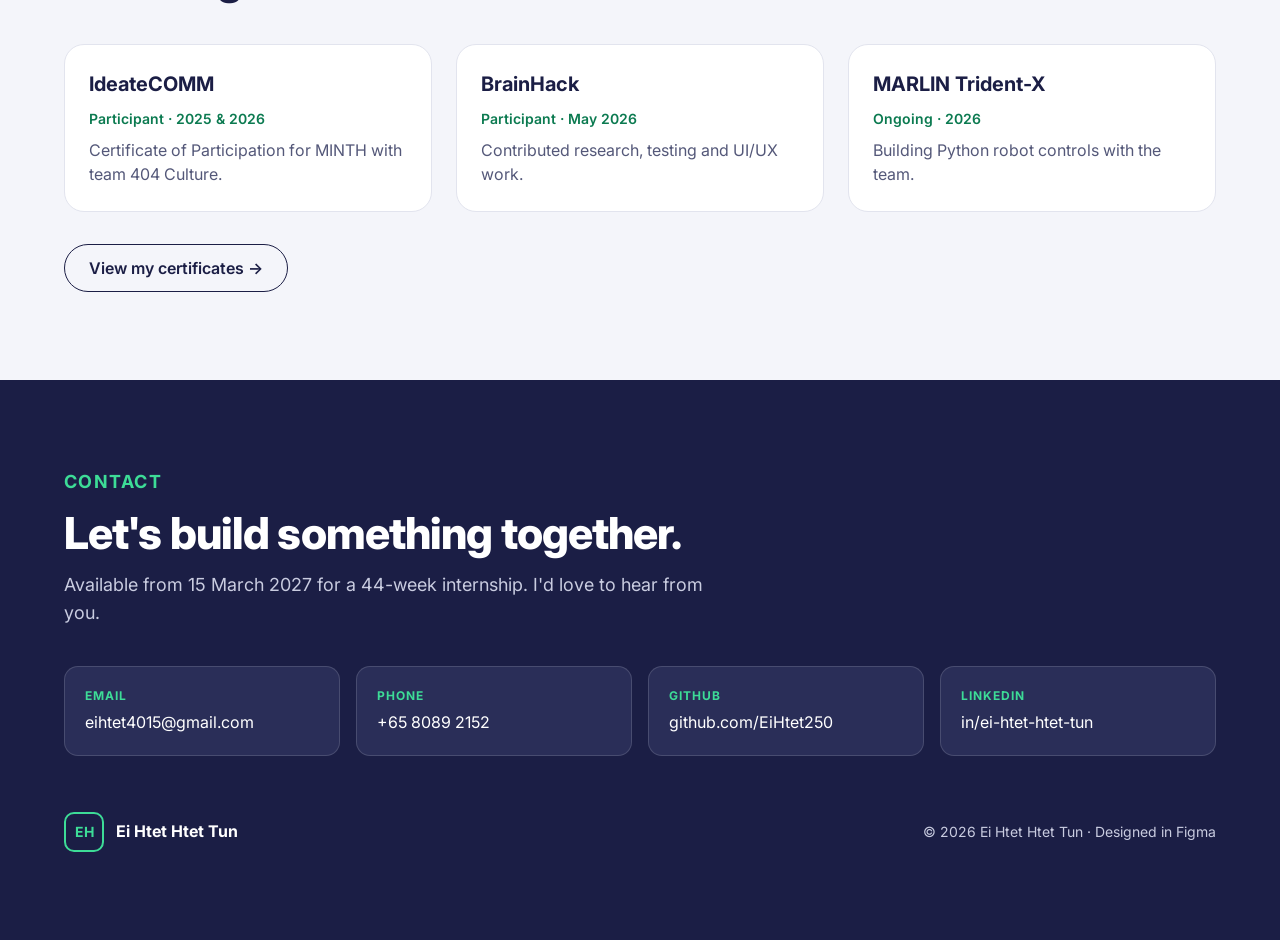
==== commit 3e78c243: "Add certificates page and organise files into folders Co-Authored-By: Claude Opus 5.5 <noreply@anthr" ====
--- a/index.html
+++ b/index.html
@@ -8,7 +8,7 @@
 <link rel="preconnect" href="https://fonts.googleapis.com">
 <link rel="preconnect" href="https://fonts.gstatic.com" crossorigin>
 <link rel="stylesheet" href="https://fonts.googleapis.com/css2?family=Inter:wght@400;500;600;700;800&display=swap">
-<link rel="stylesheet" href="style.css">
+<link rel="stylesheet" href="css/style.css">
 </head>
 <body>
 
@@ -20,6 +20,7 @@
       <a href="#skills">Skills</a>
       <a href="#about">About</a>
       <a href="#experience">Experience</a>
+      <a href="pages/certificates.html">Certificates</a>
       <a href="#contact">Contact</a>
     </nav>
     <!-- Put your CV at assets/Ei-Htet-Htet-Tun-CV.pdf -->
@@ -105,7 +106,7 @@
             <a class="btn btn-mint" href="https://mint-museum.onrender.com">Live demo ↗</a>
             <a class="btn btn-line" href="https://github.com/EiHtet250/ideatecomm">View code ↗</a>
           </div>
-          <a class="details-link" href="minth.html">View details →</a>
+          <a class="details-link" href="pages/minth.html">View details →</a>
         </div>
       </article>
 
@@ -126,7 +127,7 @@
           </div>
           <div class="chips"><span class="chip">Python</span><span class="chip">3D Design</span><span class="chip">IMU</span><span class="chip">Robotics</span></div>
           <p class="outcome">Outcome: Our robot ran successfully in pool tests.</p>
-          <a class="details-link" href="marlin.html">View details →</a>
+          <a class="details-link" href="pages/marlin.html">View details →</a>
         </div>
       </article>
 
@@ -149,7 +150,7 @@
           </div>
           <div class="chips"><span class="chip">MySQL</span><span class="chip">UI/UX</span><span class="chip">Testing</span></div>
           <p class="outcome">Outcome: [Add result — e.g. grade, user feedback or demo link]</p>
-          <a class="details-link" href="wellness.html">View details →</a>
+          <a class="details-link" href="pages/wellness.html">View details →</a>
         </div>
       </article>
 
@@ -171,7 +172,7 @@
           </div>
           <div class="chips"><span class="chip">Research</span><span class="chip">UI/UX</span><span class="chip">Testing</span></div>
           <p class="outcome">Outcome: Team prototype with a 3D academic timeline and course recommendations</p>
-          <a class="details-link" href="digital-twin.html">View details →</a>
+          <a class="details-link" href="pages/digital-twin.html">View details →</a>
         </div>
       </article>
     </div>
@@ -253,6 +254,9 @@
       <article class="card comp"><h3>BrainHack</h3><p class="when">Participant · May 2026</p><p>Contributed research, testing and UI/UX work.</p></article>
       <article class="card comp"><h3>MARLIN Trident-X</h3><p class="when">Ongoing · 2026</p><p>Building Python robot controls with the team.</p></article>
     </div>
+    <div class="actions comp-actions">
+      <a class="btn btn-line" href="pages/certificates.html">View my certificates →</a>
+    </div>
   </div>
 </section>
 
@@ -278,6 +282,6 @@
 
 </main>
 
-<script src="script.js"></script>
+<script src="js/script.js"></script>
 </body>
 </html>
--- a/css/style.css
+++ b/css/style.css
@@ -0,0 +1,360 @@
+/* Colours and font */
+:root {
+  --navy: #1b1e45;
+  --navy-raised: #2a2e58;
+  --mint: #3ddc97;
+  --on-navy: #ffffff;
+  --on-navy-soft: #c9cce0;
+  --on-mint: #16193a;
+
+  --bg: #ffffff;
+  --bg-alt: #f4f5fa;
+  --surface: #ffffff;
+  --chip: #eff0f6;
+  --fg: #1b1e45;
+  --fg-soft: #545879;
+  --line: #e2e4ee;
+  --green: #0b7a50;
+  --outcome: #e6f8f0;
+  --placeholder: #e4e7f1;
+
+  --font: "Inter", system-ui, -apple-system, "Segoe UI", Roboto, sans-serif;
+}
+/* Dark theme: script.js sets data-theme on the page */
+:root[data-theme="dark"] {
+  --bg: #14163a;
+  --bg-alt: #101230;
+  --surface: #1e214a;
+  --chip: #2a2e58;
+  --fg: #f3f4fb;
+  --fg-soft: #b8bbd4;
+  --line: #333763;
+  --green: #3ddc97;
+  --outcome: #17372f;
+  --placeholder: #2a2e58;
+  color-scheme: dark;
+}
+
+/* Basics */
+* { box-sizing: border-box; }
+html { scroll-behavior: smooth; scroll-padding-top: 88px; }
+body {
+  margin: 0;
+  background: var(--bg);
+  color: var(--fg);
+  font-family: var(--font);
+  font-size: 16px;
+  line-height: 1.55;
+}
+img { max-width: 100%; display: block; }
+a { color: inherit; }
+h1, h2, h3, p, ul { margin: 0; }
+h1, h2 { letter-spacing: -0.02em; line-height: 1.15; }
+:focus-visible { outline: 3px solid var(--mint); outline-offset: 2px; border-radius: 4px; }
+
+.wrap {
+  max-width: 1200px;
+  margin-inline: auto;
+  padding-inline: 24px;
+}
+.band { padding-block: 88px; }
+.band-alt { background: var(--bg-alt); }
+.band-navy { background: var(--navy); color: var(--on-navy); }
+
+.eyebrow {
+  color: var(--green);
+  font-size: 13px;
+  font-weight: 700;
+  letter-spacing: 0.08em;
+  text-transform: uppercase;
+}
+.band-navy .eyebrow { color: var(--mint); }
+.section-head { display: grid; gap: 12px; max-width: 720px; margin-bottom: 40px; }
+.section-head h2, .about h2 { font-size: clamp(32px, 4vw, 44px); font-weight: 800; }
+.section-head p { color: var(--fg-soft); font-size: 18px; }
+
+/* Header */
+.site-header {
+  position: sticky;
+  top: 0;
+  z-index: 10;
+  background: var(--bg);
+  border-bottom: 1px solid var(--line);
+}
+.site-header .wrap { display: flex; align-items: center; gap: 24px; min-height: 72px; flex-wrap: wrap; }
+.brand { display: flex; align-items: center; gap: 12px; font-weight: 700; text-decoration: none; margin-right: auto; }
+.mark {
+  display: grid;
+  place-items: center;
+  width: 40px;
+  height: 40px;
+  border: 2px solid var(--mint);
+  border-radius: 10px;
+  background: var(--navy);
+  color: var(--mint);
+  font-size: 14px;
+  font-weight: 700;
+}
+.nav { display: flex; align-items: center; gap: 28px; }
+.nav a { text-decoration: none; font-weight: 500; color: var(--fg-soft); }
+.nav a:hover { color: var(--fg); }
+.icon-btn {
+  display: inline-grid;
+  place-items: center;
+  width: 44px;
+  height: 44px;
+  background: none;
+  border: 1px solid var(--line);
+  border-radius: 50%;
+  color: var(--fg);
+  cursor: pointer;
+  font: inherit;
+}
+.menu-btn { display: none; }
+
+/* Buttons */
+.btn {
+  display: inline-flex;
+  align-items: center;
+  gap: 6px;
+  min-height: 48px;
+  padding: 10px 24px;
+  border-radius: 999px;
+  border: 1.5px solid transparent;
+  font-weight: 600;
+  text-decoration: none;
+  transition: transform 0.15s ease;
+}
+.btn:hover { transform: translateY(-2px); }
+.btn-mint { background: var(--mint); color: var(--on-mint); }
+.btn-line { border-color: var(--fg); color: var(--fg); }
+.band-navy .btn-line { border-color: var(--on-navy-soft); color: var(--on-navy); }
+
+/* Hero */
+.hero { padding-block: 72px; }
+.hero .wrap { display: grid; grid-template-columns: minmax(0, 1.2fr) minmax(0, 1fr); gap: 48px; align-items: center; }
+.hero-copy { display: grid; gap: 20px; justify-items: start; min-width: 0; }
+.status {
+  display: inline-flex;
+  align-items: center;
+  gap: 10px;
+  padding: 7px 16px;
+  border: 1px solid rgba(61, 220, 151, 0.45);
+  border-radius: 999px;
+  background: rgba(61, 220, 151, 0.12);
+  color: var(--mint);
+  font-size: 14px;
+  font-weight: 600;
+}
+.status::before { content: ""; flex: none; width: 8px; height: 8px; border-radius: 50%; background: var(--mint); }
+.hello { color: var(--on-navy-soft); font-size: 18px; }
+.hero h1 { font-size: clamp(40px, 6vw, 68px); font-weight: 800; }
+.lede { color: var(--on-navy-soft); font-size: 18px; max-width: 34em; }
+.actions { display: flex; flex-wrap: wrap; gap: 14px; }
+.stats { display: flex; flex-wrap: wrap; gap: 48px; margin-top: 12px; }
+.stats b { display: block; font-size: 36px; font-weight: 800; line-height: 1.2; }
+.stats span { color: var(--on-navy-soft); font-size: 14px; }
+.robot { width: min(100%, 340px); justify-self: center; }
+
+/* Projects */
+.frame {
+  position: relative;
+  display: grid;
+  place-items: center;
+  overflow: hidden;
+  border: 2px dashed var(--mint);
+  background: var(--placeholder);
+  color: var(--fg-soft);
+  font-size: 14px;
+  text-align: center;
+}
+.frame span { padding: 16px; }
+.frame img { position: absolute; inset: 0; width: 100%; height: 100%; object-fit: contain; background: var(--placeholder); }
+.card {
+  background: var(--surface);
+  border: 1px solid var(--line);
+  border-radius: 20px;
+}
+.summary { color: var(--fg-soft); }
+.label { color: var(--fg-soft); font-size: 13px; font-weight: 700; letter-spacing: 0.08em; text-transform: uppercase; }
+.stack { display: grid; gap: 8px; }
+.bullets { padding-left: 20px; display: grid; gap: 4px; }
+.chips { display: flex; flex-wrap: wrap; gap: 8px; }
+.chip { padding: 6px 14px; border-radius: 999px; background: var(--chip); font-size: 14px; font-weight: 500; }
+.outcome-box { display: grid; gap: 4px; padding: 16px 20px; border-radius: 12px; background: var(--outcome); }
+.outcome-box .eyebrow { font-size: 12px; }
+.project-grid { display: grid; grid-template-columns: repeat(2, minmax(0, 1fr)); gap: 24px; }
+.project { display: flex; flex-direction: column; overflow: hidden; min-width: 0; }
+.project .frame { height: 280px; border: 0; }
+.project-body { display: grid; gap: 14px; padding: 24px; }
+.project h3 { font-size: 22px; font-weight: 700; line-height: 1.25; }
+.outcome { color: var(--green); font-size: 15px; font-weight: 500; }
+.outcome span { display: block; }
+
+/* Skills */
+.skill-grid { display: grid; grid-template-columns: repeat(3, minmax(0, 1fr)); gap: 24px; align-items: start; }
+.skill { display: grid; gap: 14px; padding: 24px; border-radius: 16px; background: var(--bg-alt); min-width: 0; }
+.skill h3 { font-size: 18px; font-weight: 700; }
+.skill .chip { background: var(--bg); }
+
+/* About */
+.about .wrap { display: grid; grid-template-columns: minmax(0, 1.5fr) minmax(0, 1fr); gap: 56px; align-items: center; }
+.about-copy { display: grid; gap: 14px; min-width: 0; }
+.about-copy p:last-child { color: var(--fg-soft); font-size: 18px; max-width: 36em; }
+.edu { display: grid; gap: 10px; padding: 32px; min-width: 0; }
+.edu h3 { font-size: 22px; font-weight: 700; }
+.gpa { display: flex; align-items: center; gap: 12px; margin-block: 6px; }
+.gpa b { font-size: 40px; font-weight: 800; line-height: 1.1; }
+.edu ul { list-style: none; padding: 0; }
+
+/* Experience */
+.exp-grid { display: grid; grid-template-columns: repeat(2, minmax(0, 1fr)); gap: 48px; }
+.exp-col { display: grid; gap: 24px; align-content: start; min-width: 0; }
+.exp-col h3 { font-size: 20px; font-weight: 700; }
+.exp { display: grid; gap: 4px; padding-left: 18px; border-left: 3px solid var(--mint); }
+.exp h4 { margin: 0; font-size: 18px; font-weight: 600; }
+.exp time, .exp .when { color: var(--green); font-size: 14px; font-weight: 500; }
+.exp p { color: var(--fg-soft); }
+
+/* Competitions */
+.comp-grid { display: grid; grid-template-columns: repeat(3, minmax(0, 1fr)); gap: 24px; }
+.comp { display: grid; gap: 8px; align-content: start; padding: 24px; min-width: 0; }
+.comp h3 { font-size: 20px; font-weight: 700; }
+.comp .when { color: var(--green); font-size: 14px; font-weight: 600; }
+.comp p { color: var(--fg-soft); }
+
+/* Contact */
+.contact-head { display: grid; gap: 12px; max-width: 640px; margin-bottom: 40px; }
+.contact-head h2 { font-size: clamp(32px, 4vw, 44px); font-weight: 800; }
+.contact-head p { color: var(--on-navy-soft); font-size: 18px; }
+.contact-grid { display: grid; grid-template-columns: repeat(4, minmax(0, 1fr)); gap: 16px; }
+.contact-card {
+  display: grid;
+  gap: 4px;
+  min-width: 0;
+  padding: 20px;
+  border: 1px solid rgba(255, 255, 255, 0.14);
+  border-radius: 14px;
+  background: var(--navy-raised);
+  text-decoration: none;
+  overflow-wrap: anywhere;
+  transition: border-color 0.15s ease;
+}
+.contact-card:hover { border-color: var(--mint); }
+.contact-card small { color: var(--mint); font-size: 12px; font-weight: 700; letter-spacing: 0.08em; text-transform: uppercase; }
+.site-footer {
+  display: flex;
+  flex-wrap: wrap;
+  align-items: center;
+  justify-content: space-between;
+  gap: 16px;
+  margin-top: 56px;
+  color: var(--on-navy-soft);
+  font-size: 14px;
+}
+.site-footer .brand { color: var(--on-navy); font-size: 16px; margin-right: 0; }
+
+/* Open a project page by clicking anywhere on its card */
+.card:has(.details-link) { position: relative; }
+.details-link { color: var(--green); font-weight: 700; text-decoration: none; }
+.details-link::after { content: ""; position: absolute; inset: 0; }
+.card .actions a { position: relative; z-index: 1; }
+.project .frame img { object-fit: cover; }
+.project .frame img.whole { object-fit: contain; }
+.project .frame:not(:has(img)) { display: none; }
+
+/* Project details pages */
+.back { margin-bottom: 24px; }
+.detail-hero { display: grid; gap: 16px; justify-items: start; }
+.detail-hero h1 { font-size: clamp(36px, 5vw, 56px); font-weight: 800; }
+.detail-hero .lede { margin-bottom: 8px; }
+.detail-grid { display: grid; grid-template-columns: minmax(0, 1.6fr) minmax(0, 1fr); gap: 48px; align-items: start; }
+.detail-main { display: grid; gap: 32px; min-width: 0; }
+.detail-main section { display: grid; gap: 12px; }
+.detail-main h2, .gallery-title { font-size: 26px; font-weight: 800; }
+.detail-side { display: grid; gap: 20px; padding: 24px; min-width: 0; }
+.gallery-title { margin-bottom: 24px; }
+.gallery { display: grid; grid-template-columns: repeat(2, minmax(0, 1fr)); gap: 24px; }
+.gallery figure { display: grid; gap: 10px; margin: 0; min-width: 0; }
+.gallery img, .gallery video, .gallery .frame { width: 100%; height: 420px; border-radius: 16px; background: var(--placeholder); }
+.gallery img { object-fit: contain; }
+.gallery figcaption { color: var(--fg-soft); font-size: 15px; }
+
+/* Certificates page */
+.comp-actions { margin-top: 32px; }
+.cert-grid { display: grid; grid-template-columns: repeat(3, minmax(0, 1fr)); gap: 24px; }
+.cert { display: grid; gap: 12px; align-content: start; padding: 24px; min-width: 0; }
+.cert iframe { width: 100%; height: 340px; border: 1px solid var(--line); border-radius: 12px; background: var(--placeholder); }
+.cert h2 { font-size: 20px; font-weight: 700; }
+.cert p { color: var(--fg-soft); }
+.cert .when { color: var(--green); font-size: 14px; font-weight: 600; }
+
+/* Tablet */
+@media (max-width: 960px) {
+  .hero .wrap, .about .wrap, .detail-grid { grid-template-columns: minmax(0, 1fr); }
+  .skill-grid, .comp-grid, .cert-grid { grid-template-columns: repeat(2, minmax(0, 1fr)); }
+  .contact-grid { grid-template-columns: repeat(2, minmax(0, 1fr)); }
+  .robot { width: min(70%, 280px); }
+  .menu-btn { display: inline-grid; }
+  .nav { display: none; order: 3; flex-basis: 100%; flex-direction: column; align-items: flex-start; gap: 4px; padding-bottom: 16px; }
+  .nav.open { display: flex; }
+  .nav a { padding-block: 10px; }
+}
+/* Phone */
+@media (max-width: 640px) {
+  .band { padding-block: 56px; }
+  .hero { padding-block: 48px; }
+  .project-grid, .skill-grid, .comp-grid, .exp-grid, .contact-grid, .gallery, .cert-grid { grid-template-columns: minmax(0, 1fr); }
+  .cert iframe { display: none; }
+  .gallery img, .gallery video, .gallery .frame { height: 320px; }
+  .stats { gap: 28px; }
+  .site-header .header-cv { display: none; }
+}
+
+/* Animations */
+.hero-copy > * { animation: rise 0.7s ease both; }
+.hero-copy > :nth-child(2) { animation-delay: 0.08s; }
+.hero-copy > :nth-child(3) { animation-delay: 0.16s; }
+.hero-copy > :nth-child(4) { animation-delay: 0.24s; }
+.hero-copy > :nth-child(5) { animation-delay: 0.32s; }
+.hero-copy > :nth-child(6) { animation-delay: 0.4s; }
+.status::before { animation: pulse 2s ease-in-out infinite; }
+.robot { animation: rise 0.8s ease both, float 4s ease-in-out 0.8s infinite; }
+.robot-eye { transform-box: fill-box; transform-origin: center; animation: blink 5s infinite; }
+.robot-arm { transform-box: fill-box; transform-origin: 50% 8%; animation: wave 5s ease-in-out infinite; }
+.robot-light { animation: glow 2s ease-in-out infinite; }
+.reveal { opacity: 0.2; transform: translateY(24px); transition: opacity 0.6s ease, transform 0.6s ease; }
+.reveal.in { opacity: 1; transform: none; }
+.card, .skill { transition: transform 0.2s ease, box-shadow 0.2s ease, opacity 0.6s ease; }
+.reveal.in.card:hover, .reveal.in.skill:hover { transform: translateY(-6px); box-shadow: 0 14px 32px rgba(27, 30, 69, 0.14); }
+.chip { transition: background-color 0.15s ease, color 0.15s ease; }
+.chip:hover { background: var(--mint); color: var(--on-mint); }
+.nav a { position: relative; }
+.nav a::after {
+  content: "";
+  position: absolute;
+  left: 0;
+  right: 0;
+  bottom: -4px;
+  height: 2px;
+  background: var(--mint);
+  transform: scaleX(0);
+  transform-origin: left;
+  transition: transform 0.2s ease;
+}
+.nav a:hover::after, .nav a.current::after { transform: scaleX(1); }
+.nav a.current { color: var(--fg); }
+@keyframes rise { from { opacity: 0; transform: translateY(20px); } }
+@keyframes float { 50% { transform: translateY(-12px); } }
+@keyframes blink { 0%, 94%, 100% { transform: scaleY(1); } 97% { transform: scaleY(0.1); } }
+@keyframes wave { 0%, 70%, 100% { transform: rotate(0); } 76%, 88% { transform: rotate(-16deg); } 82%, 94% { transform: rotate(-4deg); } }
+@keyframes glow { 50% { opacity: 0.45; } }
+@keyframes pulse { 50% { box-shadow: 0 0 0 6px rgba(61, 220, 151, 0.2); } }
+
+/* Turn animations off for people who ask for less motion */
+@media (prefers-reduced-motion: reduce) {
+  html { scroll-behavior: auto; }
+  *, *::before, *::after { animation: none !important; transition: none !important; }
+  .reveal { opacity: 1; transform: none; }
+  .btn:hover, .reveal.in.card:hover, .reveal.in.skill:hover { transform: none; }
+}
